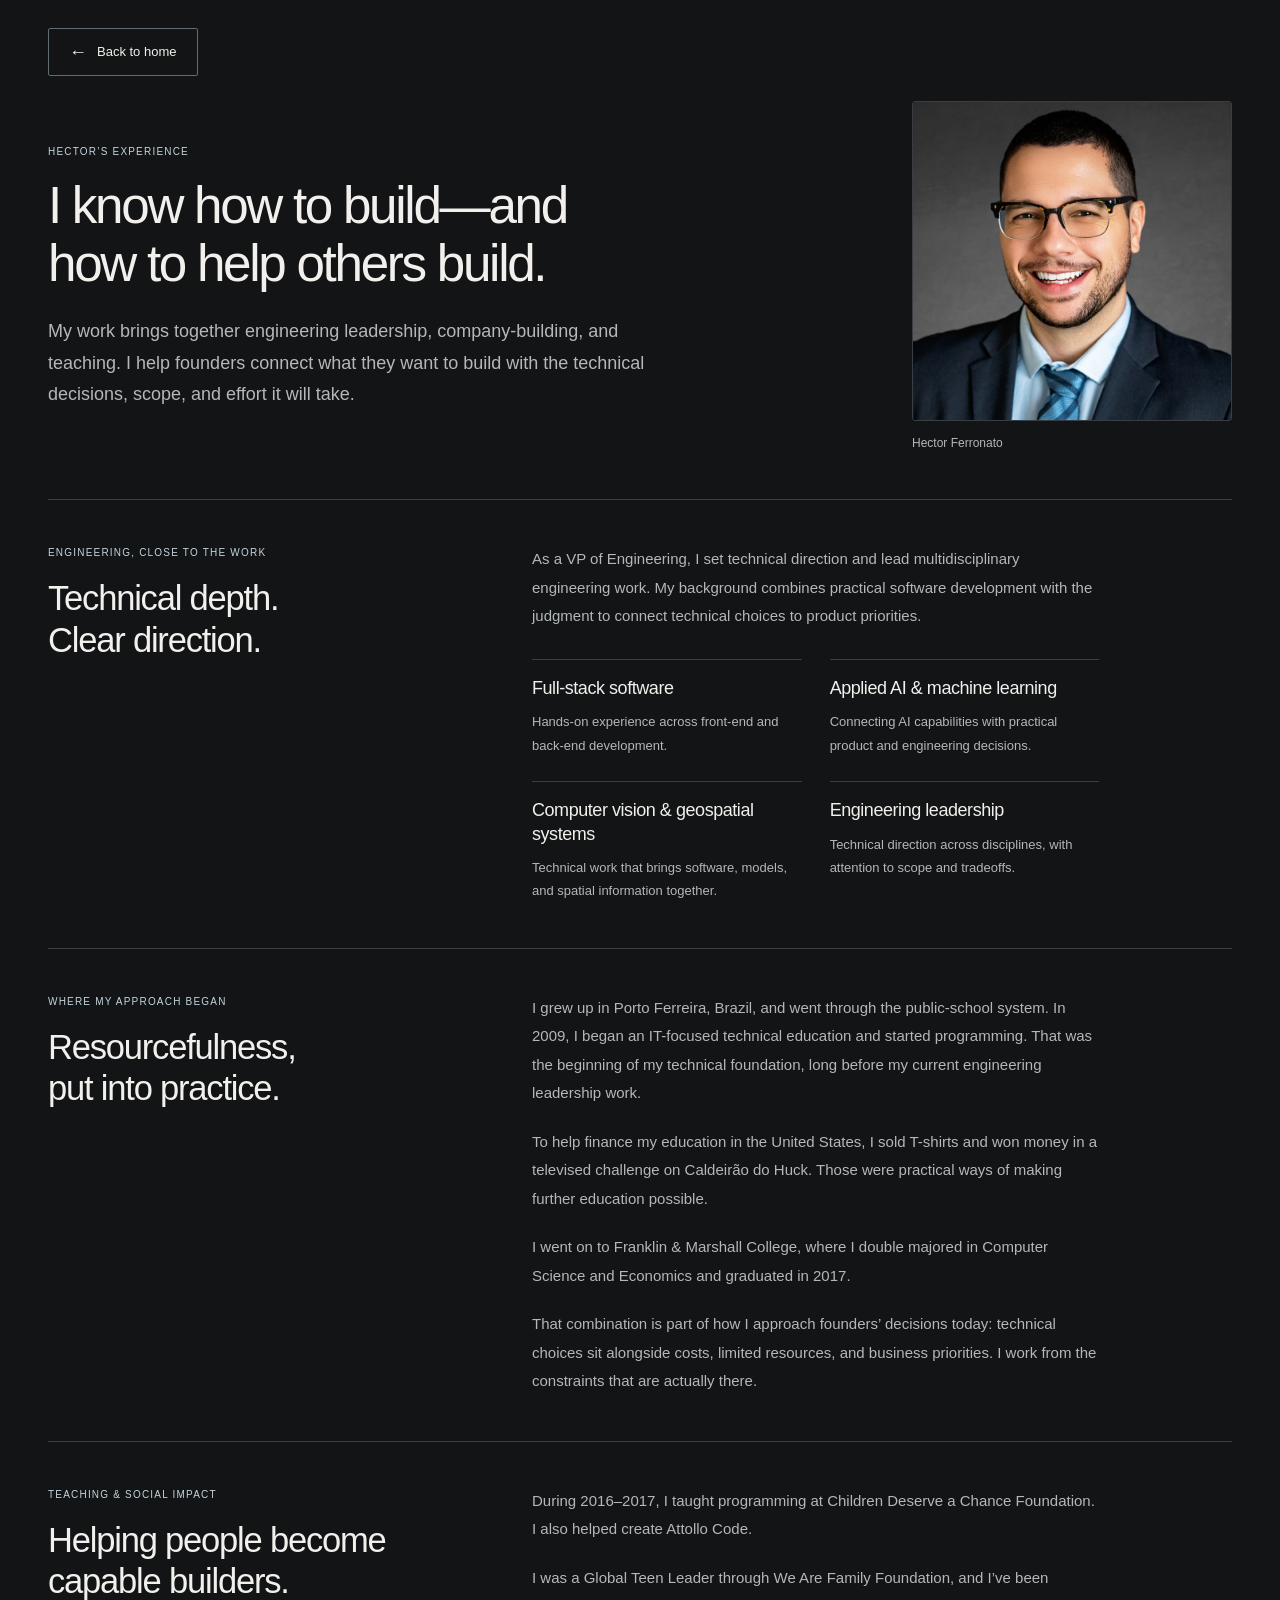
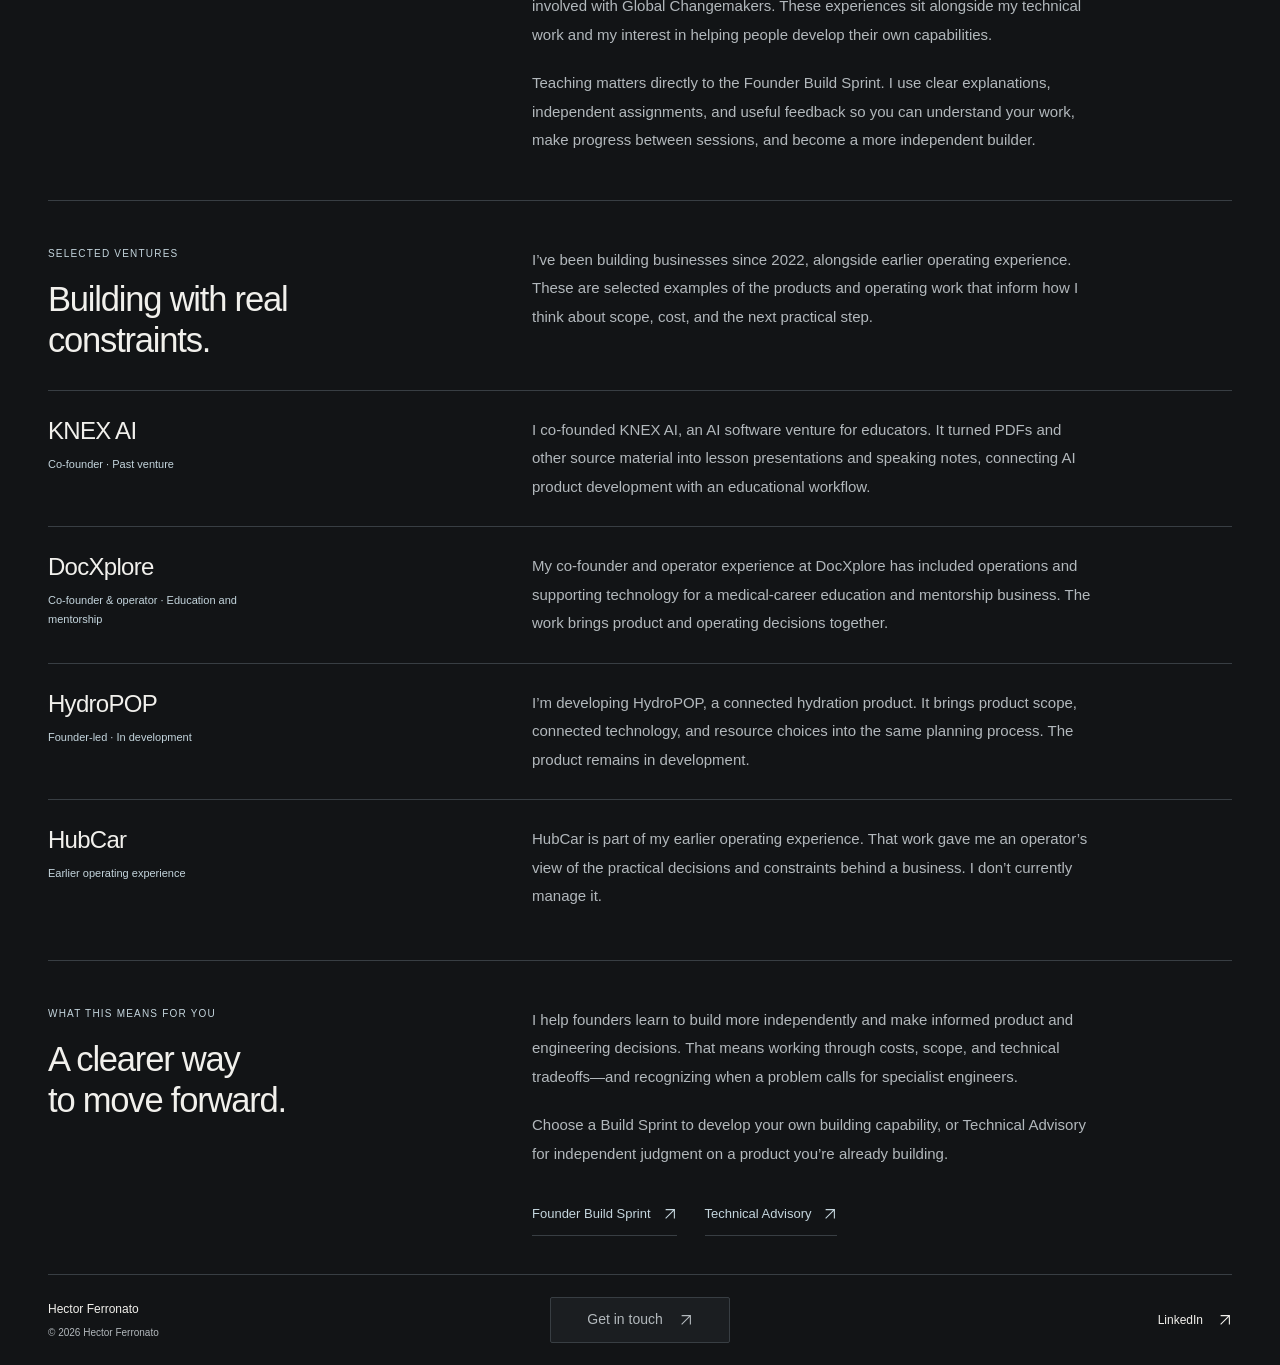
==== experience.html @ bd8f0751 "Compact the shared footer and move mobile portrait before proof points" ====
<!doctype html><html lang="en"><head><meta charset="utf-8"><meta name="viewport" content="width=device-width, initial-scale=1"><title>Hector Ferronato | Engineering, Building &amp; Teaching</title><meta name="description" content="I combine engineering leadership, founder/operator experience, and teaching to help founders build independently and make informed technical decisions."><meta name="theme-color" content="#121416"><link rel="canonical" href="https://hectorferronato.github.io/tech_advisor_landing_page/experience.html"><meta property="og:type" content="website"><meta property="og:title" content="Hector Ferronato | Engineering, Building &amp; Teaching"><meta property="og:description" content="I combine engineering leadership, founder/operator experience, and teaching to help founders build independently and make informed technical decisions."><meta property="og:url" content="https://hectorferronato.github.io/tech_advisor_landing_page/experience.html"><meta property="og:image" content="https://hectorferronato.github.io/tech_advisor_landing_page/assets/hector-profile.jpg"><meta property="og:image:alt" content="Hector Ferronato"><meta name="twitter:card" content="summary"><link rel="icon" href="assets/favicon.svg" type="image/svg+xml"><link rel="stylesheet" href="assets/style.css?v=20261029-compact-footer-1"><script defer src="assets/config.js?v=20261029-contact-actions-1"></script><script defer src="assets/site.js?v=20261029-compact-footer-1"></script><link rel="stylesheet" href="assets/experience.css?v=20261029-spacing-1"><script defer src="assets/forms.js?v=20261029-proof-popup-1"></script></head><body class="experience-page">
<a class="skip" href="#main">Skip to content</a>
<main id="main" tabindex="-1">

<section class="exp-intro wrap" aria-labelledby="experience-title">
  <a class="button secondary breadcrumb" href="index.html"><span aria-hidden="true">←</span>Back to home</a>
  <div class="exp-intro-grid">
    <div class="exp-intro-copy">
      <p class="eyebrow">HECTOR’S EXPERIENCE</p>
      <h1 id="experience-title">I know how to build—and how to help others build.</h1>
      <p class="exp-lead">My work brings together engineering leadership, company-building, and teaching. I help founders connect what they want to build with the technical decisions, scope, and effort it will take.</p>
    </div>
    <figure class="exp-portrait">
      <div data-portrait><img src="assets/hector-profile.jpg?v=20261029-selection-1" alt="Hector Ferronato" width="800" height="800" decoding="async"></div>
      <figcaption>Hector Ferronato</figcaption>
    </figure>
  </div>
</section>

<section class="exp-section exp-engineering wrap" aria-labelledby="engineering-title">
  <div class="exp-section-heading">
    <p class="eyebrow">ENGINEERING, CLOSE TO THE WORK</p>
    <h2 id="engineering-title">Technical depth.<br>Clear direction.</h2>
  </div>
  <div class="exp-reading">
    <p>As a VP of Engineering, I set technical direction and lead multidisciplinary engineering work. My background combines practical software development with the judgment to connect technical choices to product priorities.</p>
    <ul class="exp-domains" aria-label="Engineering domains">
      <li><h3>Full-stack software</h3><p>Hands-on experience across front-end and back-end development.</p></li>
      <li><h3>Applied AI &amp; machine learning</h3><p>Connecting AI capabilities with practical product and engineering decisions.</p></li>
      <li><h3>Computer vision &amp; geospatial systems</h3><p>Technical work that brings software, models, and spatial information together.</p></li>
      <li><h3>Engineering leadership</h3><p>Technical direction across disciplines, with attention to scope and tradeoffs.</p></li>
    </ul>
  </div>
</section>

<section class="exp-section wrap" aria-labelledby="story-title">
  <div class="exp-section-heading">
    <p class="eyebrow">WHERE MY APPROACH BEGAN</p>
    <h2 id="story-title">Resourcefulness,<br>put into practice.</h2>
  </div>
  <div class="exp-reading">
    <p>I grew up in Porto Ferreira, Brazil, and went through the public-school system. In 2009, I began an IT-focused technical education and started programming. That was the beginning of my technical foundation, long before my current engineering leadership work.</p>
    <p>To help finance my education in the United States, I sold T-shirts and won money in a televised challenge on <span lang="pt-BR">Caldeirão do Huck</span>. Those were practical ways of making further education possible.</p>
    <p>I went on to Franklin &amp; Marshall College, where I double majored in Computer Science and Economics and graduated in 2017.</p>
    <p>That combination is part of how I approach founders’ decisions today: technical choices sit alongside costs, limited resources, and business priorities. I work from the constraints that are actually there.</p>
  </div>
</section>

<section class="exp-section wrap" aria-labelledby="teaching-title">
  <div class="exp-section-heading">
    <p class="eyebrow">TEACHING &amp; SOCIAL IMPACT</p>
    <h2 id="teaching-title">Helping people become capable builders.</h2>
  </div>
  <div class="exp-reading">
    <p>During 2016–2017, I taught programming at Children Deserve a Chance Foundation. I also helped create Attollo Code.</p>
    <p>I was a Global Teen Leader through We Are Family Foundation, and I’ve been involved with Global Changemakers. These experiences sit alongside my technical work and my interest in helping people develop their own capabilities.</p>
    <p>Teaching matters directly to the Founder Build Sprint. I use clear explanations, independent assignments, and useful feedback so you can understand your work, make progress between sessions, and become a more independent builder.</p>
  </div>
</section>

<section class="exp-ventures wrap" aria-labelledby="ventures-title">
  <div class="exp-ventures-heading">
    <div><p class="eyebrow">SELECTED VENTURES</p><h2 id="ventures-title">Building with real constraints.</h2></div>
    <p>I’ve been building businesses since 2022, alongside earlier operating experience. These are selected examples of the products and operating work that inform how I think about scope, cost, and the next practical step.</p>
  </div>
  <div class="exp-venture-list">
    <article class="exp-venture" aria-labelledby="knex-title">
      <div><h3 id="knex-title">KNEX AI</h3><p class="exp-venture-role">Co-founder · Past venture</p></div>
      <p>I co-founded KNEX AI, an AI software venture for educators. It turned PDFs and other source material into lesson presentations and speaking notes, connecting AI product development with an educational workflow.</p>
    </article>
    <article class="exp-venture" aria-labelledby="docxplore-title">
      <div><h3 id="docxplore-title">DocXplore</h3><p class="exp-venture-role">Co-founder &amp; operator · Education and mentorship</p></div>
      <p>My co-founder and operator experience at DocXplore has included operations and supporting technology for a medical-career education and mentorship business. The work brings product and operating decisions together.</p>
    </article>
    <article class="exp-venture" aria-labelledby="hydropop-title">
      <div><h3 id="hydropop-title">HydroPOP</h3><p class="exp-venture-role">Founder-led · In development</p></div>
      <p>I’m developing HydroPOP, a connected hydration product. It brings product scope, connected technology, and resource choices into the same planning process. The product remains in development.</p>
    </article>
    <article class="exp-venture" aria-labelledby="hubcar-title">
      <div><h3 id="hubcar-title">HubCar</h3><p class="exp-venture-role">Earlier operating experience</p></div>
      <p>HubCar is part of my earlier operating experience. That work gave me an operator’s view of the practical decisions and constraints behind a business. I don’t currently manage it.</p>
    </article>
  </div>
</section>

<section class="exp-section exp-relevance wrap" aria-labelledby="relevance-title">
  <div class="exp-section-heading">
    <p class="eyebrow">WHAT THIS MEANS FOR YOU</p>
    <h2 id="relevance-title">A clearer way<br>to move forward.</h2>
  </div>
  <div class="exp-reading">
    <p>I help founders learn to build more independently and make informed product and engineering decisions. That means working through costs, scope, and technical tradeoffs—and recognizing when a problem calls for specialist engineers.</p>
    <p>Choose a Build Sprint to develop your own building capability, or Technical Advisory for independent judgment on a product you’re already building.</p>
    <div class="exp-service-links">
      <a class="text-link" href="founder-build-sprint.html">Founder Build Sprint <svg class="arrow-icon" aria-hidden="true" viewBox="0 0 16 16" fill="none"><path d="M3 13 13 3M3 3h10v10" stroke="currentColor" stroke-width="1.25"/></svg></a>
      <a class="text-link" href="technical-advisory.html">Technical Advisory <svg class="arrow-icon" aria-hidden="true" viewBox="0 0 16 16" fill="none"><path d="M3 13 13 3M3 3h10v10" stroke="currentColor" stroke-width="1.25"/></svg></a>
    </div>
  </div>
</section>

</main>
<footer class="footer wrap" id="contact">
  <div class="footer-meta"><div class="footer-identity"><a href="index.html">Hector Ferronato</a><span>© 2026 Hector Ferronato</span></div>
    <a class="button footer-contact" data-contact href="https://tally.so/r/Eqq29l" target="_blank" rel="noopener noreferrer">Get in touch <svg class="arrow-icon" aria-hidden="true" viewBox="0 0 16 16" fill="none"><path d="M3 13 13 3M3 3h10v10" stroke="currentColor" stroke-width="1.25"/></svg></a>
  <nav aria-label="Contact"><a href="https://www.linkedin.com/in/hectorferronato/">LinkedIn <svg class="arrow-icon" aria-hidden="true" viewBox="0 0 16 16" fill="none"><path d="M3 13 13 3M3 3h10v10" stroke="currentColor" stroke-width="1.25"/></svg></a></nav></div>
</footer>
</body>
</html>
---- assets/style.css ----
:root {
  color-scheme: dark;
  --background: #121416;
  --surface: #1b1e21;
  --surface-hover: #24292e;
  --text: #f1f0ec;
  --muted: #b2b8bc;
  --border: #383e43;
  --accent: #c4d5dd;
  --inset: 28px;
  --portrait-size: 320px;
  font-family: Inter, -apple-system, BlinkMacSystemFont, "Segoe UI", Arial, sans-serif;
  font-synthesis: none;
}
* { box-sizing: border-box; }
[hidden] { display: none !important; }
html { scroll-behavior: smooth; scroll-padding-top: 24px; }
body { margin: 0; background: var(--background); color: var(--text); font-size: 15px; line-height: 1.7; -webkit-font-smoothing: antialiased; }
a { color: inherit; text-decoration: none; }
a:hover { color: var(--accent); }
a:focus-visible, summary:focus-visible { outline: 2px solid var(--accent); outline-offset: 5px; }
img { display: block; max-width: 100%; }
svg { flex-shrink: 0; }
p { margin: 0 0 20px; color: var(--muted); }
h1, h2, h3 { margin: 0; font-weight: 500; line-height: 1.16; letter-spacing: -.04em; }
.wrap { width: min(1200px, calc(100% - 96px)); margin-inline: auto; }
.arrow-icon { display: inline-block; width: 14px; height: 14px; vertical-align: -1px; }
.eyebrow { color: var(--accent); font-size: 10px; line-height: 1.6; letter-spacing: .12em; text-transform: uppercase; }
/* An editorial split hero, with a real portrait and its introduction below. */
.hero { padding-block: 48px 24px; }
.hero-layout { display: grid; grid-template-columns: minmax(0, 1fr) var(--portrait-size); align-items: start; column-gap: 64px; }
.hero-message { grid-column: 1; grid-row: 1; }
.hero-evidence { grid-column: 1; grid-row: 2; }
.hero-message .eyebrow { margin-bottom: 17px; }
.hero h1 { font-size: clamp(38px, 3.6vw, 52px); line-height: 1.12; letter-spacing: -.046em; max-width: 670px; }
.hero h1 > span { color: var(--accent); }
.hero-support { font-size: 17px; line-height: 1.7; max-width: 570px; margin: 16px 0 0; }
.hero-proof { display: grid; grid-template-columns: repeat(3, minmax(0, 1fr)); gap: 24px; max-width: 680px; margin: 18px 0 0; padding: 0; list-style: none; }
.hero-proof strong { display: block; color: var(--text); font-size: 32px; font-weight: 500; line-height: 1.15; letter-spacing: -.035em; white-space: nowrap; }
.hero-proof .proof-unit { font-size: .7em; }
.proof-label { display: block; margin-top: 6px; color: var(--muted); font-size: 14px; line-height: 1.45; }
.hero-teaching { max-width: 650px; margin: 16px 0 0; font-size: 15px; line-height: 1.7; }
.hero-actions { grid-column: 1; grid-row: 3; display: flex; flex-wrap: wrap; gap: 12px; margin-top: 16px; }
.button { display: inline-flex; align-items: center; justify-content: space-between; gap: 28px; min-height: 48px; padding: 12px 20px; background: var(--text); border: 1px solid var(--text); border-radius: 2px; color: var(--background); font-size: 13px; font-weight: 500; transition: background .18s, border-color .18s; }
.button:hover { background: var(--accent); border-color: var(--accent); color: var(--background); }
.button.secondary { background: transparent; border-color: #606b72; color: var(--text); }
.button.secondary:hover { background: var(--surface-hover); border-color: var(--accent); }
.hero-profile { grid-column: 2; grid-row: 1 / span 3; width: min(100%, var(--portrait-size)); margin: 0; justify-self: end; align-self: start; }
.hero-portrait { width: 100%; overflow: hidden; border: 1px solid var(--border); border-radius: 3px; aspect-ratio: 1; }
.hero-portrait img { width: 100%; height: 100%; object-fit: cover; }
.hero-profile figcaption { margin-top: 14px; }
.hero-profile figcaption p { margin: 0; font-size: 16px; color: var(--text); line-height: 1.5; }
.hero-profile figcaption > span { display: block; font-size: 12px; color: var(--muted); line-height: 1.65; margin-top: 3px; text-wrap: pretty; }
.hero-profile figcaption .profile-story { margin: 10px 0 0; color: var(--muted); font-size: 12px; line-height: 1.65; }
.background-link { display: inline-flex; align-items: baseline; gap: 6px; min-height: 44px; margin-top: 14px; color: var(--text); font-size: 14px; font-weight: 500; line-height: 1.7; text-decoration: underline; text-underline-offset: 4px; text-decoration-color: var(--accent); }
.background-link:hover { color: var(--accent); text-decoration-color: currentColor; }
/* The services are the visual and commercial center of the page. */
.services { border-top: 1px solid var(--border); padding-block: 30px 46px; }
.section-heading { display: flex; align-items: baseline; justify-content: space-between; gap: 24px; margin-bottom: 24px; }
.section-heading h2 { font-size: clamp(26px, 2.4vw, 31px); }
.section-heading p { font-size: 12px; margin-bottom: 0; }
.service-panels { display: grid; grid-template-columns: repeat(2, minmax(0, 1fr)); gap: 0 24px; }
/* Shared content-driven rows align both offers without fixed text heights. */
.service-panel { display: grid; grid-row: span 6; grid-template-rows: subgrid; overflow: hidden; background: var(--surface); border: 1px solid var(--border); border-radius: 3px; text-align: left; transition: border-color .18s; }
.service-panel:focus-within { border-color: #78858c; }
.panel-heading { padding: 23px var(--inset) 12px; }
.panel-heading .eyebrow { margin-bottom: 11px; font-size: 9px; letter-spacing: .13em; }
.panel-heading h3 { font-size: 28px; line-height: 1.2; letter-spacing: -.04em; }
.service-photo-frame { width: 100%; margin: 0; border-block: 1px solid var(--border); overflow: hidden; }
.service-photo-frame img { width: 100%; height: 260px; object-fit: cover; background: var(--background); }
.service-photo[data-service-image="build"] { object-position: 50% 0%; }
.service-photo[data-service-image="advisory"] { object-position: 48% 19%; }
.service-audience { color: var(--text); font-size: 16px; line-height: 1.5; font-weight: 400; letter-spacing: -.015em; margin: 0; padding: 0 var(--inset) 18px; }
.engagement { margin-inline: var(--inset); padding-block: 16px 20px; border-top: 1px solid var(--border); }
.price { color: var(--text); font-size: 28px; line-height: 1.25; font-weight: 500; letter-spacing: -.035em; margin-bottom: 9px; }
.price > span { color: var(--muted); font-size: 13px; font-weight: 400; letter-spacing: 0; }
.engagement-duration { font-size: 13px; margin: 0; }
.service-scope { margin: 0; padding: 20px var(--inset); list-style: none; color: var(--muted); font-size: 13px; line-height: 1.65; }
.service-scope li { position: relative; padding-left: 13px; }
.service-scope li + li { margin-top: 7px; }
.service-scope li::before { content: "·"; position: absolute; left: 0; color: var(--accent); }
.panel-actions { display: grid; grid-template-columns: repeat(2, minmax(0, 1fr)); gap: 12px; margin-inline: var(--inset); padding-block: 16px 18px; border-top: 1px solid var(--border); }
.panel-actions .button { min-width: 0; justify-content: center; padding-inline: 10px; gap: 8px; }
.panel-details { align-self: stretch; white-space: normal; }
/* Contact shares one compact footer with the identity and social link. */
.footer { border-top: 1px solid var(--border); padding-block: 22px; }
.footer-meta { display: grid; grid-template-columns: minmax(0, 1fr) auto minmax(0, 1fr); align-items: center; gap: 24px; }
.footer-identity { display: flex; flex-direction: column; gap: 4px; font-size: 12px; }
.footer-identity span { font-size: 10px; color: var(--muted); }
.footer nav { display: flex; align-items: center; justify-self: end; gap: 25px; font-size: 12px; }
.footer nav a { display: inline-flex; align-items: center; gap: 15px; min-height: 44px; }
.footer-contact { justify-content: center; min-width: 180px; min-height: 44px; padding: 10px 18px; font-size: 14px; gap: 16px; background: var(--surface); border-color: var(--border); color: var(--muted); }
.footer-contact:hover { background: var(--surface-hover); border-color: #606b72; color: var(--text); }
.skip { position: absolute; top: -100px; left: 20px; padding: 10px 18px; background: var(--text); color: var(--background); z-index: 10; }
.skip:focus { top: 10px; }
/* Existing detail routes retain their full scope and readable explanations. */
.service-intro { padding-top: 28px; padding-bottom: 38px; }
.breadcrumb { min-height: 44px; gap: 10px; margin-bottom: 24px; }
.breadcrumb > span { font-size: 18px; line-height: 1; }
.service-intro .eyebrow { margin-bottom: 16px; }
.service-intro h1 { font-size: clamp(35px, 4.3vw, 54px); max-width: 900px; margin-bottom: 21px; }
.lead { font-size: 18px; line-height: 1.65; max-width: 700px; }
.service-offer { display: flex; justify-content: space-between; align-items: center; gap: 30px; margin-top: 30px; border-top: 1px solid var(--border); padding-top: 24px; }
.service-offer p { font-size: 13px; margin-bottom: 3px; }
.service-offer .offer-price { font-size: 27px; color: var(--text); font-weight: 500; letter-spacing: -.03em; margin-bottom: 8px; }
.contact-note { font-size: 11px; margin-top: 18px; margin-bottom: 0; }
.detail-section { padding-block: 44px; border-top: 1px solid var(--border); }
.detail-section .eyebrow { margin-bottom: 16px; }
.detail-section h2 { font-size: clamp(27px, 2.8vw, 37px); margin-bottom: 23px; }
.detail-section h3 { font-size: 22px; margin-bottom: 17px; }
.detail-grid { display: grid; grid-template-columns: minmax(0, 1fr) minmax(0, 1fr); gap: 64px; align-items: center; }
.detail-grid p { font-size: 14px; line-height: 1.85; }
.detail-grid p:last-child { margin-bottom: 0; }
.detail-grid--text-only { grid-template-columns: minmax(0, 740px); }
.detail-media { width: min(100%, 440px); justify-self: end; }
.detail-media img { width: 100%; height: auto; object-fit: cover; border: 1px solid var(--border); border-radius: 3px; }
.three-columns { display: grid; grid-template-columns: repeat(3, minmax(0, 1fr)); gap: 35px; margin-top: 30px; }
.three-columns article { padding-top: 20px; border-top: 1px solid var(--border); }
.step { color: var(--accent); font-size: 10px; letter-spacing: .08em; }
.three-columns h3 { margin-top: 15px; }
.three-columns p { font-size: 14px; line-height: 1.8; }
.fine { font-size: 11px; margin-top: 18px; }
.scope-band { background: var(--surface); border-block: 1px solid var(--border); }
.scope-band .detail-section { border-top: 0; align-items: start; }
.text-link { display: inline-flex; align-items: center; gap: 12px; min-height: 44px; color: var(--accent); border-bottom: 1px solid var(--border); font-size: 12px; margin-top: 8px; }
.detail-page .footer { margin-top: 38px; }
/* Hosted forms load only after an explicit click; original links remain usable. */
.form-open { overflow: hidden; }
.form-dialog { width: min(720px, calc(100% - 48px)); max-width: none; height: min(760px, calc(100vh - 48px)); height: min(760px, calc(100dvh - 48px)); max-height: calc(100dvh - 48px); margin: auto; padding: 0; border: 1px solid var(--border); border-radius: 4px; background: var(--surface); color: var(--text); }
.form-dialog[open] { display: flex; flex-direction: column; }
.form-dialog::backdrop { background: rgb(0 0 0 / .72); }
.form-dialog-header { display: flex; align-items: center; justify-content: space-between; gap: 18px; padding: 12px 20px; }
.form-dialog-header h2 { min-width: 0; font-size: 20px; line-height: 1.3; letter-spacing: -.025em; }
.form-dialog-close { display: inline-flex; align-items: center; gap: 10px; flex-shrink: 0; min-height: 44px; padding: 8px 12px; border: 1px solid var(--border); border-radius: 2px; background: transparent; color: var(--text); font: inherit; font-size: 13px; cursor: pointer; }
.form-dialog-close:hover { background: var(--surface-hover); }
.form-dialog-close:focus-visible { outline: 2px solid var(--accent); outline-offset: 3px; }
.form-dialog-body { position: relative; flex: 1; min-height: 0; background: #fff; }
.form-dialog-frame { display: block; width: 100%; height: 100%; border: 0; background: #fff; }
.form-dialog-loading { position: absolute; inset: 0; display: grid; place-items: center; margin: 0; padding: 24px; color: #363b40; background: #fff; font-size: 14px; pointer-events: none; }
.form-dialog-footer { margin: 0; padding: 6px 20px; border-top: 1px solid var(--border); }
.form-dialog-footer a { display: inline-flex; align-items: center; min-height: 44px; font-size: 13px; text-decoration: underline; text-underline-offset: 4px; }
@media (max-width: 1050px) {
  :root { --portrait-size: 280px; }
  .wrap { width: calc(100% - 64px); }
  .hero h1 { font-size: 46px; }
  .hero-layout { column-gap: 40px; }
  .hero-actions .button { padding-inline: 15px; gap: 18px; }
  .service-photo-frame img { height: 220px; }
  .detail-grid { gap: 38px; }
}
@media (max-width: 800px) {
  .panel-heading h3 { font-size: 25px; }
  .section-heading { align-items: flex-start; }
  .section-heading p { max-width: 170px; }
}
@media (max-width: 700px) {
  :root { --inset: 22px; --portrait-size: 144px; }
  .wrap { width: calc(100% - 40px); }
  .hero { padding-block: 44px 30px; }
  .hero-layout { grid-template-columns: 1fr; gap: 0; }
  .hero-message, .hero-evidence, .hero-actions { grid-column: auto; grid-row: auto; }
  .hero-message, .hero-evidence { text-align: center; }
  .hero-message .eyebrow { font-size: 9px; letter-spacing: .08em; margin-bottom: 16px; }
  .hero h1 { font-size: clamp(32px, 7.8vw, 40px); line-height: 1.15; letter-spacing: -.04em; text-wrap: balance; }
  .hero-support { font-size: 16px; line-height: 1.65; margin: 16px auto 0; max-width: 38ch; }
  .hero-proof { gap: 12px; margin-top: 18px; }
  .hero-proof strong { font-size: 28px; }
  .hero-profile { grid-column: auto; grid-row: auto; width: 100%; max-width: 300px; justify-self: center; margin-top: 20px; text-align: center; }
  .hero-portrait { width: var(--portrait-size); margin-inline: auto; }
  .hero-profile figcaption { max-width: 270px; margin: 12px auto 0; }
  .hero-profile figcaption p { font-size: 16px; }
  .hero-profile figcaption > span { text-wrap: balance; }
  .hero-actions { display: grid; grid-template-columns: 1fr; width: 100%; gap: 10px; margin-top: 20px; }
  .hero-actions .button { min-width: 0; min-height: 50px; font-size: 12px; padding: 12px; gap: 10px; justify-content: center; }
  .hero-actions .arrow-icon { width: 12px; height: 12px; }
  .services { padding-top: 26px; padding-bottom: 28px; }
  .section-heading { display: block; margin-bottom: 22px; }
  .section-heading h2 { font-size: 25px; }
  .section-heading p { max-width: none; margin-top: 8px; font-size: 12px; }
  .service-panels { grid-template-columns: 1fr; gap: 22px; }
  .service-panel { grid-row: auto; grid-template-rows: auto; }
  .panel-actions { gap: 8px; }
  .panel-heading { padding-top: 21px; padding-bottom: 12px; }
  .panel-heading h3 { font-size: 26px; }
  .panel-heading .eyebrow { margin-bottom: 9px; }
  .service-photo-frame img { height: auto; aspect-ratio: 16 / 10; }
  .service-audience { font-size: 16px; }
  .engagement { padding-block: 16px 18px; }
  .price { font-size: 27px; }
  .footer { padding-block: 18px; }
  .footer-meta { grid-template-columns: minmax(0, 1fr) auto; gap: 0 16px; }
  .footer-identity { grid-column: 1; grid-row: 1; }
  .footer-contact { grid-column: 2; grid-row: 1 / span 2; min-width: 0; padding-inline: 14px; font-size: 13px; gap: 12px; }
  .footer nav { grid-column: 1; grid-row: 2; justify-self: start; gap: 15px; font-size: 11px; flex-wrap: wrap; }
  .footer nav a { gap: 8px; }
  .footer .arrow-icon { width: 12px; height: 12px; }
  .service-intro { padding-top: 22px; padding-bottom: 32px; }
  .breadcrumb { margin-bottom: 20px; }
  .service-intro h1 { font-size: 36px; }
  .lead { font-size: 17px; }
  .service-offer { flex-direction: column; align-items: flex-start; gap: 22px; margin-top: 25px; }
  .service-offer .offer-price { font-size: 25px; }
  .service-offer p { font-size: 12px; }
  .detail-section { padding-block: 34px; }
  .detail-section h2 { font-size: 29px; }
  .detail-grid { grid-template-columns: 1fr; gap: 25px; }
  .detail-media { justify-self: start; }
  .three-columns { grid-template-columns: 1fr; gap: 22px; }
  .three-columns p { margin-bottom: 0; }
  .detail-page .footer { margin-top: 30px; }
  .form-dialog { width: 100%; height: 100vh; height: 100dvh; max-height: 100dvh; margin: 0; border: 0; border-radius: 0; }
  .form-dialog-header { gap: 12px; padding-inline: 16px; }
  .form-dialog-header h2 { font-size: 18px; }
  .form-dialog-footer { padding-inline: 16px; }
}
@media (max-width: 360px) {
  .hero-proof { grid-template-columns: 1fr; gap: 12px; }
  .hero-proof li { display: grid; grid-template-columns: minmax(0, 140px) minmax(0, 1fr); align-items: center; gap: 12px; text-align: left; }
  .proof-label { margin-top: 0; }
  .hero-actions .button { padding-inline: 16px; }
}
@media (prefers-reduced-motion: reduce) {
  html { scroll-behavior: auto; }
  *, *::before, *::after { transition: none !important; }
}
---- assets/experience.css ----
/* Experience is an editorial page; all rules stay within its own content. */
.exp-intro { padding-block: 28px 46px; }
.exp-intro .breadcrumb { margin-bottom: 25px; }
.exp-intro-grid { display: grid; grid-template-columns: minmax(0, 1fr) var(--portrait-size); align-items: center; gap: 72px; }
.exp-intro-copy { max-width: 760px; }
.exp-intro .eyebrow { margin-bottom: 17px; }
.exp-intro h1 { max-width: 19ch; font-size: clamp(36px, 4vw, 54px); line-height: 1.13; letter-spacing: -.045em; }
.exp-lead { max-width: 64ch; margin: 24px 0 0; font-size: 18px; line-height: 1.75; }
.exp-portrait { width: min(100%, var(--portrait-size)); margin: 0; }
.exp-portrait > div { overflow: hidden; border: 1px solid var(--border); border-radius: 3px; }
.exp-portrait img { display: block; width: 100%; height: auto; aspect-ratio: 1; object-fit: cover; }
.exp-portrait figcaption { margin-top: 12px; color: var(--muted); font-size: 12px; }
.exp-section { display: grid; grid-template-columns: minmax(0, .8fr) minmax(0, 1.4fr); gap: 84px; border-top: 1px solid var(--border); padding-block: 45px; }
.exp-section-heading .eyebrow { margin-bottom: 17px; }
.exp-section h2, .exp-ventures h2 { max-width: 22ch; font-size: clamp(28px, 2.7vw, 37px); line-height: 1.2; letter-spacing: -.035em; }
.exp-reading { max-width: 68ch; }
.exp-reading > p { font-size: 15px; line-height: 1.9; margin-bottom: 20px; }
.exp-reading > p:last-child { margin-bottom: 0; }
.exp-domains { display: grid; grid-template-columns: repeat(2, minmax(0, 1fr)); list-style: none; gap: 24px 28px; margin: 28px 0 0; padding: 0; }
.exp-domains li { padding-top: 17px; border-top: 1px solid var(--border); }
.exp-domains h3 { margin-bottom: 10px; font-size: 18px; line-height: 1.3; letter-spacing: -.025em; }
.exp-domains p { margin: 0; font-size: 13px; line-height: 1.8; }
.exp-ventures { border-top: 1px solid var(--border); padding-block: 45px 24px; }
.exp-ventures-heading { display: grid; grid-template-columns: minmax(0, .8fr) minmax(0, 1.4fr); align-items: start; gap: 84px; margin-bottom: 28px; }
.exp-ventures-heading .eyebrow { margin-bottom: 17px; }
.exp-ventures-heading > p { max-width: 68ch; margin: 0; font-size: 15px; line-height: 1.9; }
.exp-venture { display: grid; grid-template-columns: minmax(0, .8fr) minmax(0, 1.4fr); gap: 84px; border-top: 1px solid var(--border); padding-block: 25px; }
.exp-venture h3 { margin-bottom: 9px; font-size: 24px; line-height: 1.25; letter-spacing: -.03em; }
.exp-venture-role { max-width: 33ch; color: var(--accent); font-size: 11px; line-height: 1.7; margin-bottom: 0; }
.exp-venture > p { max-width: 68ch; margin: 0; font-size: 15px; line-height: 1.9; }
.exp-relevance { padding-bottom: 38px; }
.exp-service-links { display: flex; flex-wrap: wrap; gap: 16px 28px; margin-top: 24px; }
.exp-service-links .text-link { margin-top: 0; font-size: 13px; }
@media (max-width: 1050px) {
  .exp-intro-grid { gap: 40px; }
  .exp-section, .exp-ventures-heading, .exp-venture { grid-template-columns: minmax(0, .8fr) minmax(0, 1.4fr); gap: 40px; }
  .exp-domains { grid-template-columns: 1fr; gap: 20px; }
}
@media (max-width: 700px) {
  .exp-intro { padding-block: 22px 34px; }
  .exp-intro .breadcrumb { margin-bottom: 22px; }
  .exp-intro-grid { grid-template-columns: minmax(0, 1fr); gap: 25px; }
  .exp-intro h1 { max-width: 20ch; font-size: clamp(33px, 8.5vw, 41px); line-height: 1.18; }
  .exp-lead { font-size: 16px; line-height: 1.8; margin-top: 21px; }
  .exp-portrait figcaption { margin-top: 9px; }
  .exp-section { grid-template-columns: minmax(0, 1fr); gap: 23px; padding-block: 33px; }
  .exp-section-heading .eyebrow, .exp-ventures-heading .eyebrow { margin-bottom: 14px; }
  .exp-section h2, .exp-ventures h2 { max-width: 24ch; font-size: 29px; line-height: 1.25; }
  .exp-reading > p, .exp-ventures-heading > p, .exp-venture > p { font-size: 15px; line-height: 1.85; }
  .exp-domains { margin-top: 25px; }
  .exp-domains h3 { font-size: 18px; }
  .exp-domains p { font-size: 14px; line-height: 1.8; }
  .exp-ventures { padding-block: 33px 12px; }
  .exp-ventures-heading { grid-template-columns: minmax(0, 1fr); gap: 23px; margin-bottom: 25px; }
  .exp-venture { grid-template-columns: minmax(0, 1fr); gap: 16px; padding-block: 25px; }
  .exp-venture h3 { font-size: 24px; }
  .exp-venture-role { max-width: none; }
  .exp-service-links { gap: 15px 24px; }
}
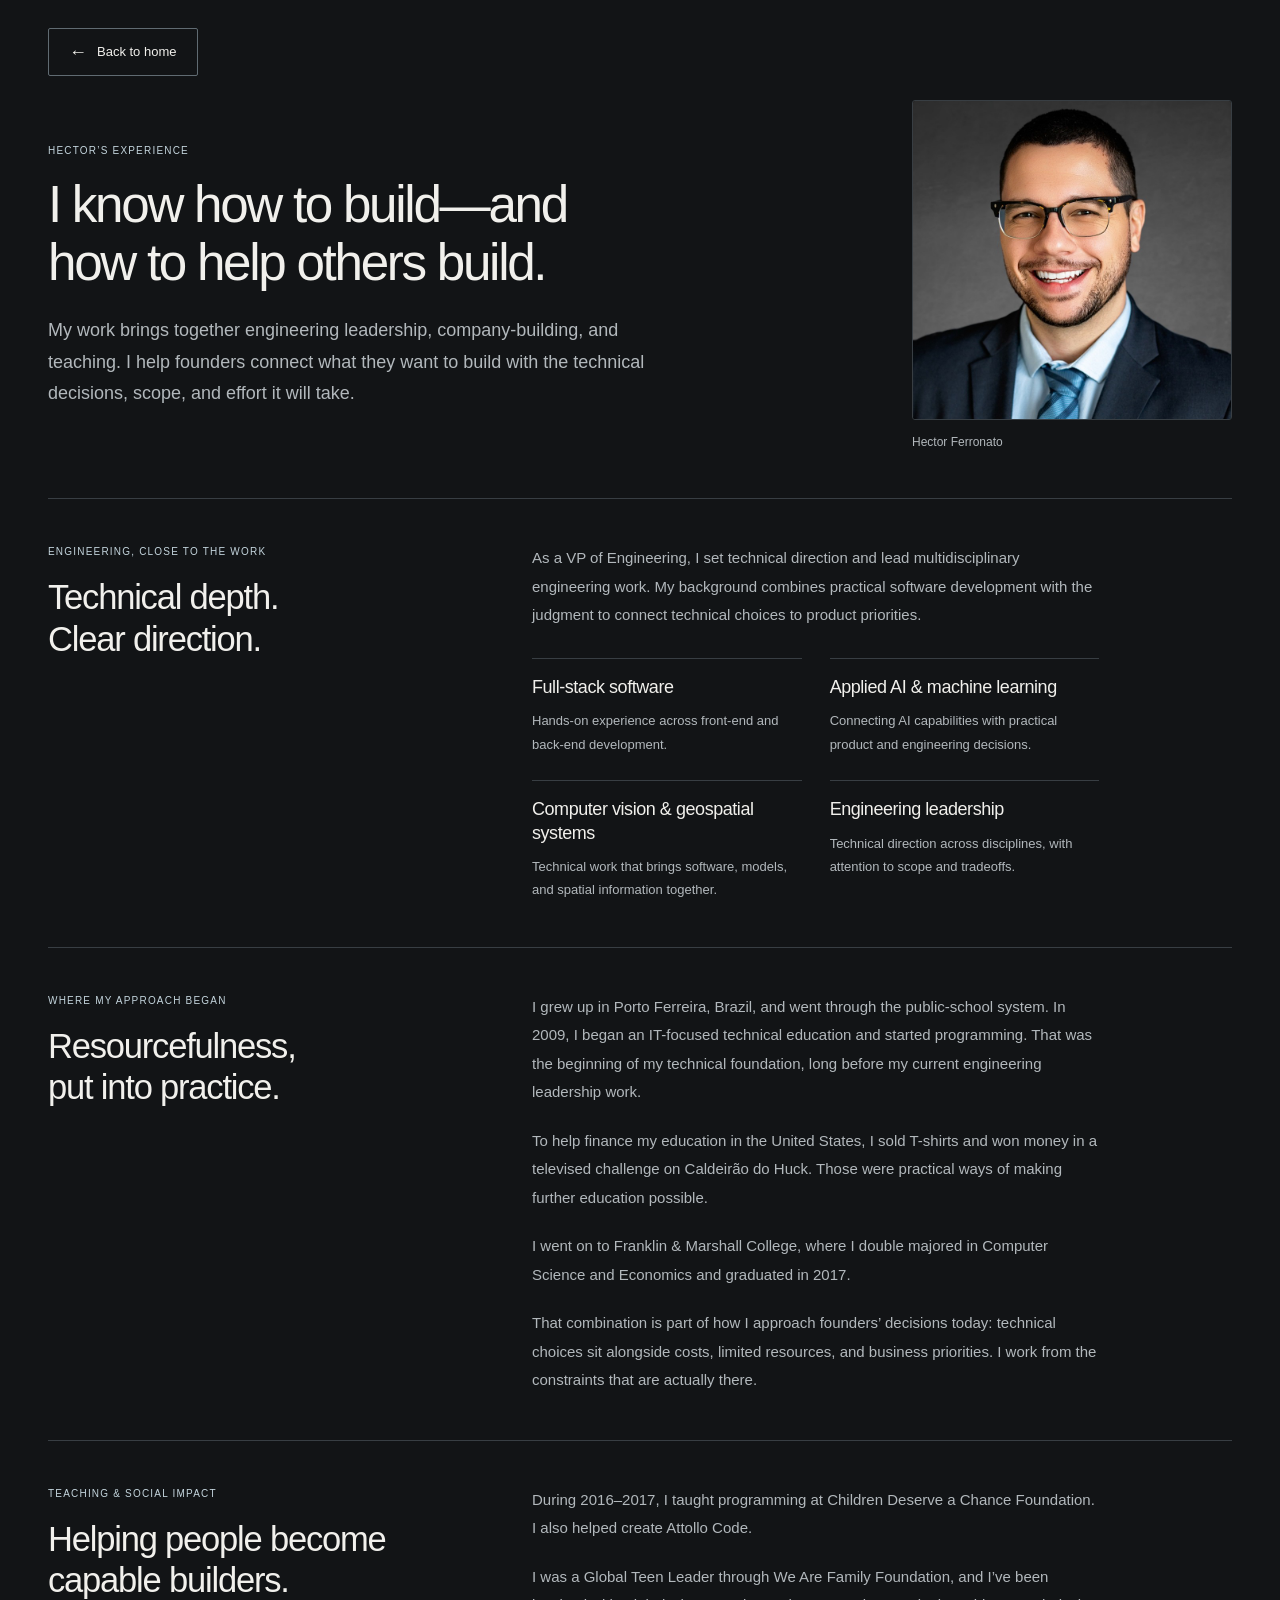
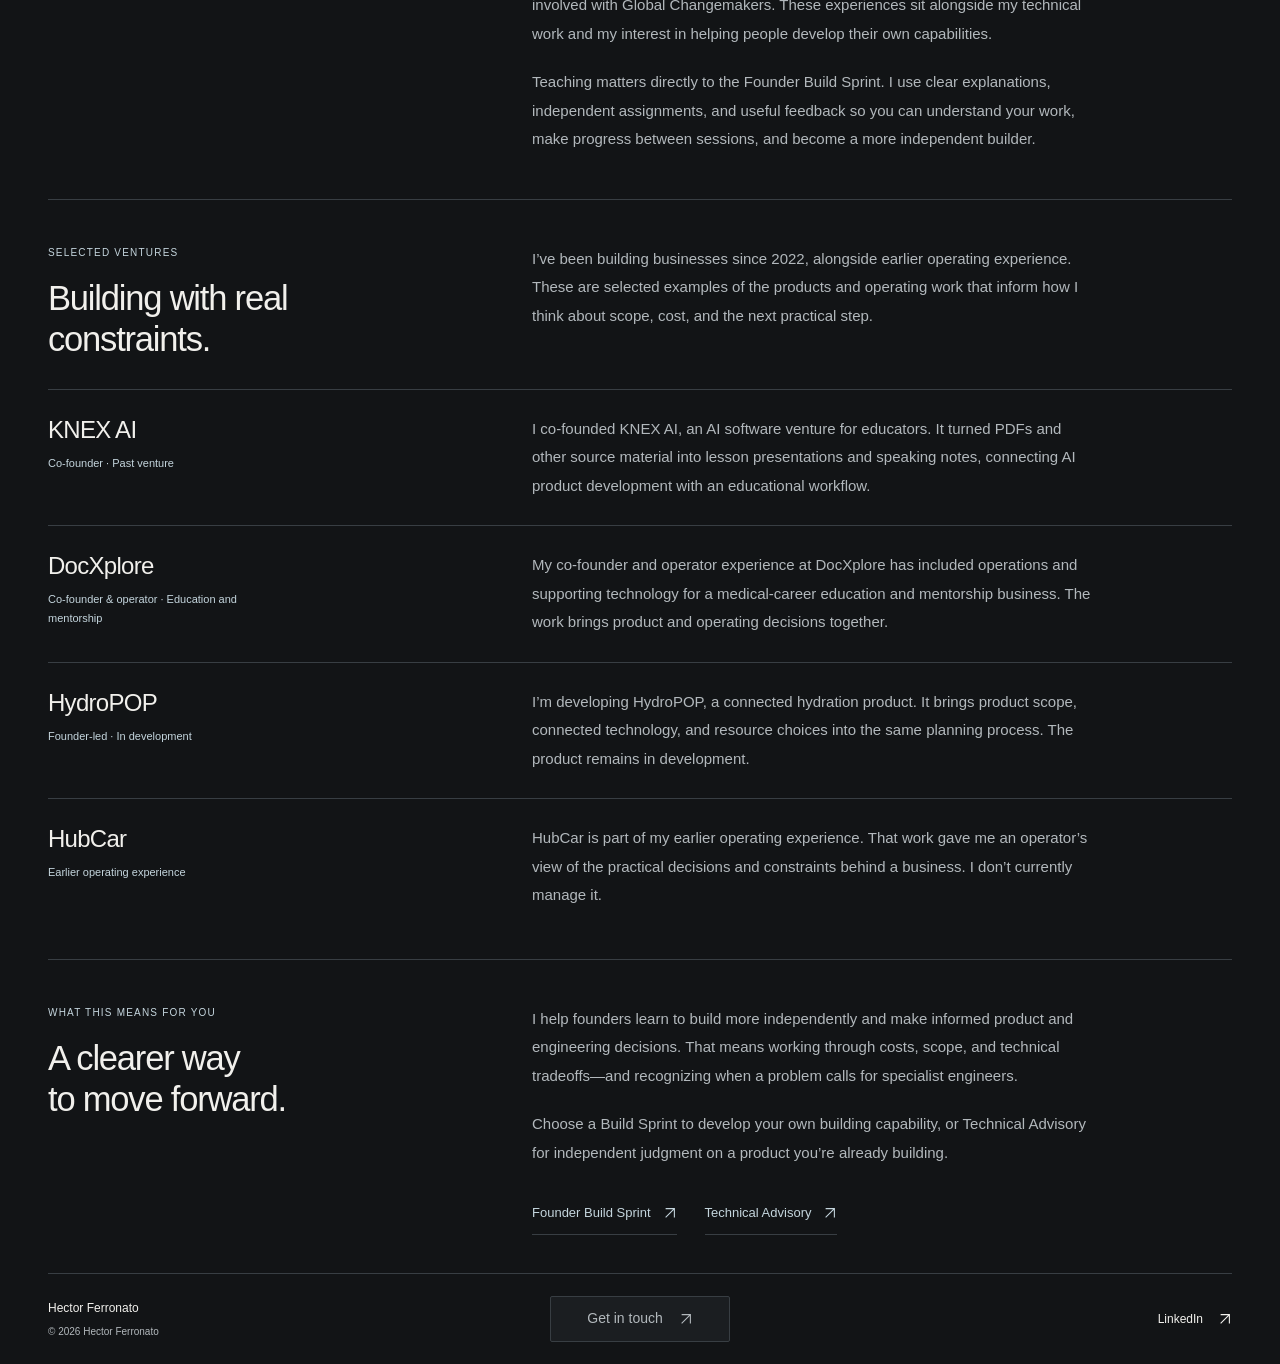
==== commit 3688e33c: "Match experience back-button spacing to service pages" ====
--- a/experience.html
+++ b/experience.html
@@ -1,4 +1,4 @@
-<!doctype html><html lang="en"><head><meta charset="utf-8"><meta name="viewport" content="width=device-width, initial-scale=1"><title>Hector Ferronato | Engineering, Building &amp; Teaching</title><meta name="description" content="I combine engineering leadership, founder/operator experience, and teaching to help founders build independently and make informed technical decisions."><meta name="theme-color" content="#121416"><link rel="canonical" href="https://hectorferronato.github.io/tech_advisor_landing_page/experience.html"><meta property="og:type" content="website"><meta property="og:title" content="Hector Ferronato | Engineering, Building &amp; Teaching"><meta property="og:description" content="I combine engineering leadership, founder/operator experience, and teaching to help founders build independently and make informed technical decisions."><meta property="og:url" content="https://hectorferronato.github.io/tech_advisor_landing_page/experience.html"><meta property="og:image" content="https://hectorferronato.github.io/tech_advisor_landing_page/assets/hector-profile.jpg"><meta property="og:image:alt" content="Hector Ferronato"><meta name="twitter:card" content="summary"><link rel="icon" href="assets/favicon.svg" type="image/svg+xml"><link rel="stylesheet" href="assets/style.css?v=20261029-compact-footer-1"><script defer src="assets/config.js?v=20261029-contact-actions-1"></script><script defer src="assets/site.js?v=20261029-compact-footer-1"></script><link rel="stylesheet" href="assets/experience.css?v=20261029-spacing-1"><script defer src="assets/forms.js?v=20261029-proof-popup-1"></script></head><body class="experience-page">
+<!doctype html><html lang="en"><head><meta charset="utf-8"><meta name="viewport" content="width=device-width, initial-scale=1"><title>Hector Ferronato | Engineering, Building &amp; Teaching</title><meta name="description" content="I combine engineering leadership, founder/operator experience, and teaching to help founders build independently and make informed technical decisions."><meta name="theme-color" content="#121416"><link rel="canonical" href="https://hectorferronato.github.io/tech_advisor_landing_page/experience.html"><meta property="og:type" content="website"><meta property="og:title" content="Hector Ferronato | Engineering, Building &amp; Teaching"><meta property="og:description" content="I combine engineering leadership, founder/operator experience, and teaching to help founders build independently and make informed technical decisions."><meta property="og:url" content="https://hectorferronato.github.io/tech_advisor_landing_page/experience.html"><meta property="og:image" content="https://hectorferronato.github.io/tech_advisor_landing_page/assets/hector-profile.jpg"><meta property="og:image:alt" content="Hector Ferronato"><meta name="twitter:card" content="summary"><link rel="icon" href="assets/favicon.svg" type="image/svg+xml"><link rel="stylesheet" href="assets/style.css?v=20261029-compact-footer-1"><script defer src="assets/config.js?v=20261029-contact-actions-1"></script><script defer src="assets/site.js?v=20261029-compact-footer-1"></script><link rel="stylesheet" href="assets/experience.css?v=20261029-matching-back-1"><script defer src="assets/forms.js?v=20261029-proof-popup-1"></script></head><body class="experience-page">
 <a class="skip" href="#main">Skip to content</a>
 <main id="main" tabindex="-1">
 
--- a/assets/experience.css
+++ b/assets/experience.css
@@ -1,6 +1,5 @@
 /* Experience is an editorial page; all rules stay within its own content. */
 .exp-intro { padding-block: 28px 46px; }
-.exp-intro .breadcrumb { margin-bottom: 25px; }
 .exp-intro-grid { display: grid; grid-template-columns: minmax(0, 1fr) var(--portrait-size); align-items: center; gap: 72px; }
 .exp-intro-copy { max-width: 760px; }
 .exp-intro .eyebrow { margin-bottom: 17px; }
@@ -38,7 +37,6 @@
 }
 @media (max-width: 700px) {
   .exp-intro { padding-block: 22px 34px; }
-  .exp-intro .breadcrumb { margin-bottom: 22px; }
   .exp-intro-grid { grid-template-columns: minmax(0, 1fr); gap: 25px; }
   .exp-intro h1 { max-width: 20ch; font-size: clamp(33px, 8.5vw, 41px); line-height: 1.18; }
   .exp-lead { font-size: 16px; line-height: 1.8; margin-top: 21px; }
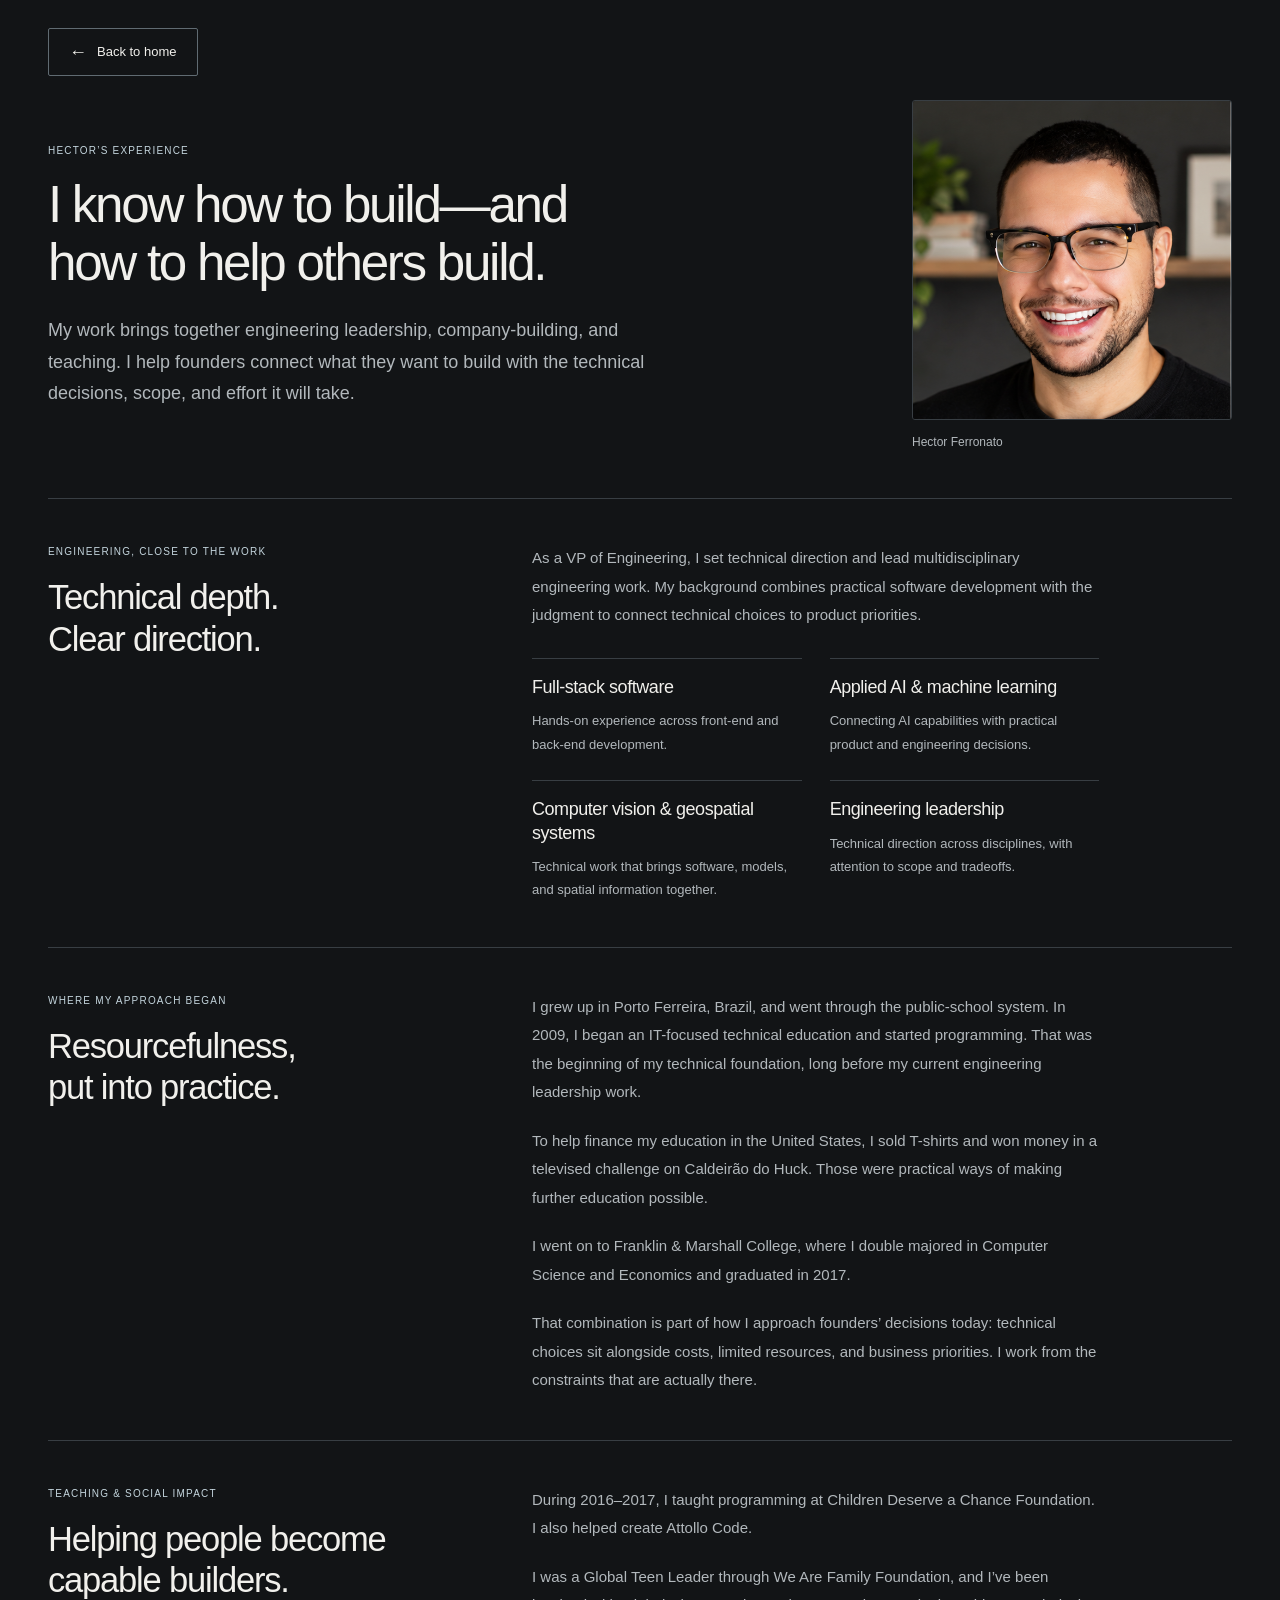
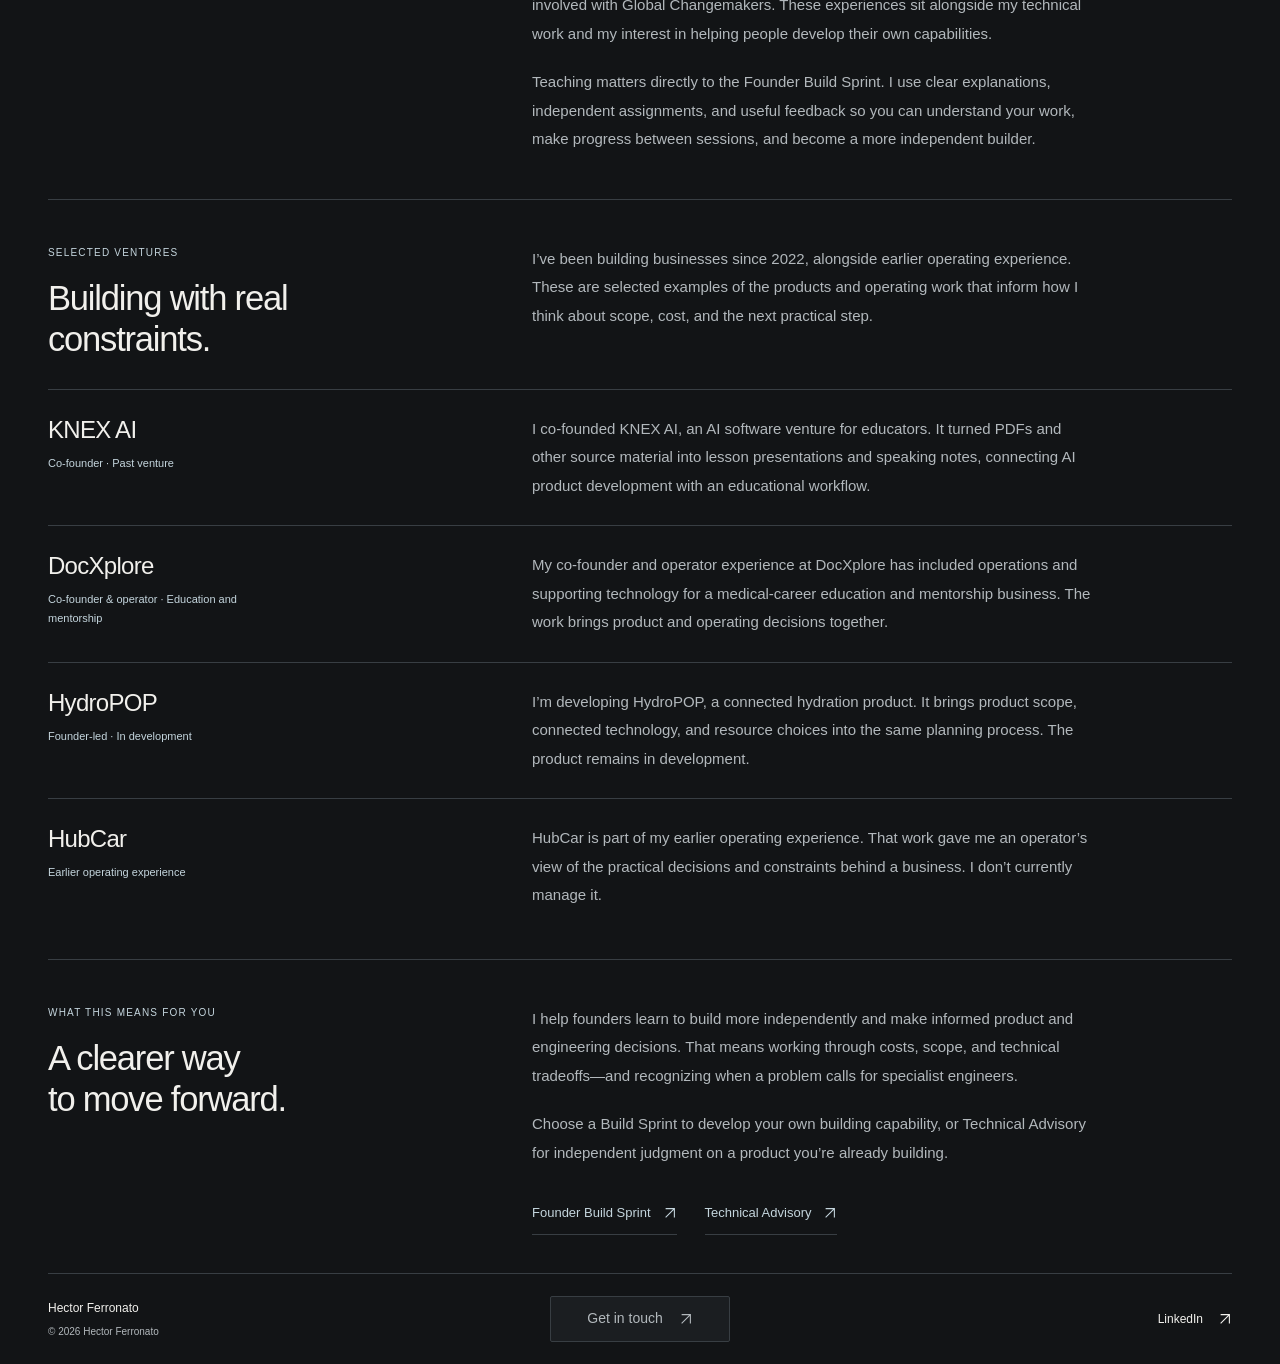
==== commit 7ffdc466: "Update profile photo across homepage and experience" ====
--- a/experience.html
+++ b/experience.html
@@ -1,4 +1,4 @@
-<!doctype html><html lang="en"><head><meta charset="utf-8"><meta name="viewport" content="width=device-width, initial-scale=1"><title>Hector Ferronato | Engineering, Building &amp; Teaching</title><meta name="description" content="I combine engineering leadership, founder/operator experience, and teaching to help founders build independently and make informed technical decisions."><meta name="theme-color" content="#121416"><link rel="canonical" href="https://hectorferronato.github.io/tech_advisor_landing_page/experience.html"><meta property="og:type" content="website"><meta property="og:title" content="Hector Ferronato | Engineering, Building &amp; Teaching"><meta property="og:description" content="I combine engineering leadership, founder/operator experience, and teaching to help founders build independently and make informed technical decisions."><meta property="og:url" content="https://hectorferronato.github.io/tech_advisor_landing_page/experience.html"><meta property="og:image" content="https://hectorferronato.github.io/tech_advisor_landing_page/assets/hector-profile.jpg"><meta property="og:image:alt" content="Hector Ferronato"><meta name="twitter:card" content="summary"><link rel="icon" href="assets/favicon.svg" type="image/svg+xml"><link rel="stylesheet" href="assets/style.css?v=20261029-compact-footer-1"><script defer src="assets/config.js?v=20261029-contact-actions-1"></script><script defer src="assets/site.js?v=20261029-compact-footer-1"></script><link rel="stylesheet" href="assets/experience.css?v=20261029-matching-back-1"><script defer src="assets/forms.js?v=20261029-proof-popup-1"></script></head><body class="experience-page">
+<!doctype html><html lang="en"><head><meta charset="utf-8"><meta name="viewport" content="width=device-width, initial-scale=1"><title>Hector Ferronato | Engineering, Building &amp; Teaching</title><meta name="description" content="I combine engineering leadership, founder/operator experience, and teaching to help founders build independently and make informed technical decisions."><meta name="theme-color" content="#121416"><link rel="canonical" href="https://hectorferronato.github.io/tech_advisor_landing_page/experience.html"><meta property="og:type" content="website"><meta property="og:title" content="Hector Ferronato | Engineering, Building &amp; Teaching"><meta property="og:description" content="I combine engineering leadership, founder/operator experience, and teaching to help founders build independently and make informed technical decisions."><meta property="og:url" content="https://hectorferronato.github.io/tech_advisor_landing_page/experience.html"><meta property="og:image" content="https://hectorferronato.github.io/tech_advisor_landing_page/assets/hector-profile.png?v=20261030-new-portrait-1"><meta property="og:image:alt" content="Hector Ferronato"><meta name="twitter:card" content="summary"><link rel="icon" href="assets/favicon.svg" type="image/svg+xml"><link rel="stylesheet" href="assets/style.css?v=20261030-new-portrait-1"><script defer src="assets/config.js?v=20261030-new-portrait-1"></script><script defer src="assets/site.js?v=20261029-compact-footer-1"></script><link rel="stylesheet" href="assets/experience.css?v=20261030-new-portrait-1"><script defer src="assets/forms.js?v=20261029-proof-popup-1"></script></head><body class="experience-page">
 <a class="skip" href="#main">Skip to content</a>
 <main id="main" tabindex="-1">
 
@@ -11,7 +11,7 @@
       <p class="exp-lead">My work brings together engineering leadership, company-building, and teaching. I help founders connect what they want to build with the technical decisions, scope, and effort it will take.</p>
     </div>
     <figure class="exp-portrait">
-      <div data-portrait><img src="assets/hector-profile.jpg?v=20261029-selection-1" alt="Hector Ferronato" width="800" height="800" decoding="async"></div>
+      <div data-portrait><img src="assets/hector-profile.png?v=20261030-new-portrait-1" alt="Hector Ferronato" width="584" height="887" decoding="async"></div>
       <figcaption>Hector Ferronato</figcaption>
     </figure>
   </div>
--- a/assets/style.css
+++ b/assets/style.css
@@ -47,10 +47,10 @@
 .button.secondary:hover { background: var(--surface-hover); border-color: var(--accent); }
 .hero-profile { grid-column: 2; grid-row: 1 / span 3; width: min(100%, var(--portrait-size)); margin: 0; justify-self: end; align-self: start; }
 .hero-portrait { width: 100%; overflow: hidden; border: 1px solid var(--border); border-radius: 3px; aspect-ratio: 1; }
-.hero-portrait img { width: 100%; height: 100%; object-fit: cover; }
+.hero-portrait img { width: 100%; height: 100%; object-fit: cover; object-position: 50% 10%; }
 .hero-profile figcaption { margin-top: 14px; }
 .hero-profile figcaption p { margin: 0; font-size: 16px; color: var(--text); line-height: 1.5; }
-.hero-profile figcaption > span { display: block; font-size: 12px; color: var(--muted); line-height: 1.65; margin-top: 3px; text-wrap: pretty; }
+.hero-profile .profile-identity > span { display: block; font-size: 12px; color: var(--muted); line-height: 1.65; margin-top: 3px; text-wrap: pretty; }
 .hero-profile figcaption .profile-story { margin: 10px 0 0; color: var(--muted); font-size: 12px; line-height: 1.65; }
 .background-link { display: inline-flex; align-items: baseline; gap: 6px; min-height: 44px; margin-top: 14px; color: var(--text); font-size: 14px; font-weight: 500; line-height: 1.7; text-decoration: underline; text-underline-offset: 4px; text-decoration-color: var(--accent); }
 .background-link:hover { color: var(--accent); text-decoration-color: currentColor; }
@@ -59,6 +59,7 @@
 .section-heading { display: flex; align-items: baseline; justify-content: space-between; gap: 24px; margin-bottom: 24px; }
 .section-heading h2 { font-size: clamp(26px, 2.4vw, 31px); }
 .section-heading p { font-size: 12px; margin-bottom: 0; }
+.service-jumps { display: none; }
 .service-panels { display: grid; grid-template-columns: repeat(2, minmax(0, 1fr)); gap: 0 24px; }
 /* Shared content-driven rows align both offers without fixed text heights. */
 .service-panel { display: grid; grid-row: span 6; grid-template-rows: subgrid; overflow: hidden; background: var(--surface); border: 1px solid var(--border); border-radius: 3px; text-align: left; transition: border-color .18s; }
@@ -75,7 +76,7 @@
 .price { color: var(--text); font-size: 28px; line-height: 1.25; font-weight: 500; letter-spacing: -.035em; margin-bottom: 9px; }
 .price > span { color: var(--muted); font-size: 13px; font-weight: 400; letter-spacing: 0; }
 .engagement-duration { font-size: 13px; margin: 0; }
-.service-scope { margin: 0; padding: 20px var(--inset); list-style: none; color: var(--muted); font-size: 13px; line-height: 1.65; }
+.service-scope { margin: 0; padding: 0 var(--inset) 20px; list-style: none; color: var(--muted); font-size: 13px; line-height: 1.65; }
 .service-scope li { position: relative; padding-left: 13px; }
 .service-scope li + li { margin-top: 7px; }
 .service-scope li::before { content: "·"; position: absolute; left: 0; color: var(--accent); }
@@ -103,6 +104,10 @@
 .service-offer { display: flex; justify-content: space-between; align-items: center; gap: 30px; margin-top: 30px; border-top: 1px solid var(--border); padding-top: 24px; }
 .service-offer p { font-size: 13px; margin-bottom: 3px; }
 .service-offer .offer-price { font-size: 27px; color: var(--text); font-weight: 500; letter-spacing: -.03em; margin-bottom: 8px; }
+.inquiry-next { display: flex; align-items: center; justify-content: space-between; gap: 32px; padding-top: 32px; }
+.inquiry-next h2 { font-size: clamp(26px, 2.4vw, 32px); }
+.inquiry-next p { max-width: 54ch; margin: 12px 0 0; font-size: 14px; }
+.inquiry-next > .button { flex-shrink: 0; }
 .contact-note { font-size: 11px; margin-top: 18px; margin-bottom: 0; }
 .detail-section { padding-block: 44px; border-top: 1px solid var(--border); }
 .detail-section .eyebrow { margin-bottom: 16px; }
@@ -165,11 +170,14 @@
   .hero-support { font-size: 16px; line-height: 1.65; margin: 16px auto 0; max-width: 38ch; }
   .hero-proof { gap: 12px; margin-top: 18px; }
   .hero-proof strong { font-size: 28px; }
-  .hero-profile { grid-column: auto; grid-row: auto; width: 100%; max-width: 300px; justify-self: center; margin-top: 20px; text-align: center; }
-  .hero-portrait { width: var(--portrait-size); margin-inline: auto; }
-  .hero-profile figcaption { max-width: 270px; margin: 12px auto 0; }
-  .hero-profile figcaption p { font-size: 16px; }
-  .hero-profile figcaption > span { text-wrap: balance; }
+  .hero-profile { grid-column: auto; grid-row: auto; display: grid; grid-template-columns: clamp(96px, 28vw, var(--portrait-size)) minmax(0, 1fr); align-items: start; gap: 16px; width: 100%; max-width: 480px; justify-self: center; margin-top: 20px; padding-block: 20px; border-block: 1px solid var(--border); text-align: left; }
+  .hero-portrait { width: 100%; margin: 0; }
+  .hero-profile figcaption { display: contents; }
+  .hero-profile .profile-identity { grid-column: 2; min-width: 0; }
+  .hero-profile figcaption .profile-story { grid-column: 1 / -1; margin: 0; text-align: center; }
+  .hero-profile .background-link { grid-column: 1 / -1; margin-top: 0; align-items: center; justify-content: center; text-align: center; }
+  .hero-profile .profile-identity p { font-size: 18px; }
+  .hero-profile .profile-identity > span { font-size: 14px; text-wrap: wrap; }
   .hero-actions { display: grid; grid-template-columns: 1fr; width: 100%; gap: 10px; margin-top: 20px; }
   .hero-actions .button { min-width: 0; min-height: 50px; font-size: 12px; padding: 12px; gap: 10px; justify-content: center; }
   .hero-actions .arrow-icon { width: 12px; height: 12px; }
@@ -177,6 +185,8 @@
   .section-heading { display: block; margin-bottom: 22px; }
   .section-heading h2 { font-size: 25px; }
   .section-heading p { max-width: none; margin-top: 8px; font-size: 12px; }
+  .service-jumps { display: grid; grid-template-columns: repeat(2, minmax(0, 1fr)); gap: 16px; margin-bottom: 22px; }
+  .service-jumps a { display: flex; align-items: center; justify-content: space-between; gap: 8px; min-height: 44px; padding-block: 8px; border-bottom: 1px solid var(--border); font-size: 13px; }
   .service-panels { grid-template-columns: 1fr; gap: 22px; }
   .service-panel { grid-row: auto; grid-template-rows: auto; }
   .panel-actions { gap: 8px; }
@@ -199,6 +209,8 @@
   .service-intro h1 { font-size: 36px; }
   .lead { font-size: 17px; }
   .service-offer { flex-direction: column; align-items: flex-start; gap: 22px; margin-top: 25px; }
+  .inquiry-next { flex-direction: column; align-items: stretch; gap: 20px; }
+  .inquiry-next > .button { justify-content: center; }
   .service-offer .offer-price { font-size: 25px; }
   .service-offer p { font-size: 12px; }
   .detail-section { padding-block: 34px; }
@@ -214,6 +226,7 @@
   .form-dialog-footer { padding-inline: 16px; }
 }
 @media (max-width: 360px) {
+  .panel-actions { grid-template-columns: 1fr; }
   .hero-proof { grid-template-columns: 1fr; gap: 12px; }
   .hero-proof li { display: grid; grid-template-columns: minmax(0, 140px) minmax(0, 1fr); align-items: center; gap: 12px; text-align: left; }
   .proof-label { margin-top: 0; }
--- a/assets/experience.css
+++ b/assets/experience.css
@@ -7,7 +7,7 @@
 .exp-lead { max-width: 64ch; margin: 24px 0 0; font-size: 18px; line-height: 1.75; }
 .exp-portrait { width: min(100%, var(--portrait-size)); margin: 0; }
 .exp-portrait > div { overflow: hidden; border: 1px solid var(--border); border-radius: 3px; }
-.exp-portrait img { display: block; width: 100%; height: auto; aspect-ratio: 1; object-fit: cover; }
+.exp-portrait img { display: block; width: 100%; height: auto; aspect-ratio: 1; object-fit: cover; object-position: 50% 10%; }
 .exp-portrait figcaption { margin-top: 12px; color: var(--muted); font-size: 12px; }
 .exp-section { display: grid; grid-template-columns: minmax(0, .8fr) minmax(0, 1.4fr); gap: 84px; border-top: 1px solid var(--border); padding-block: 45px; }
 .exp-section-heading .eyebrow { margin-bottom: 17px; }
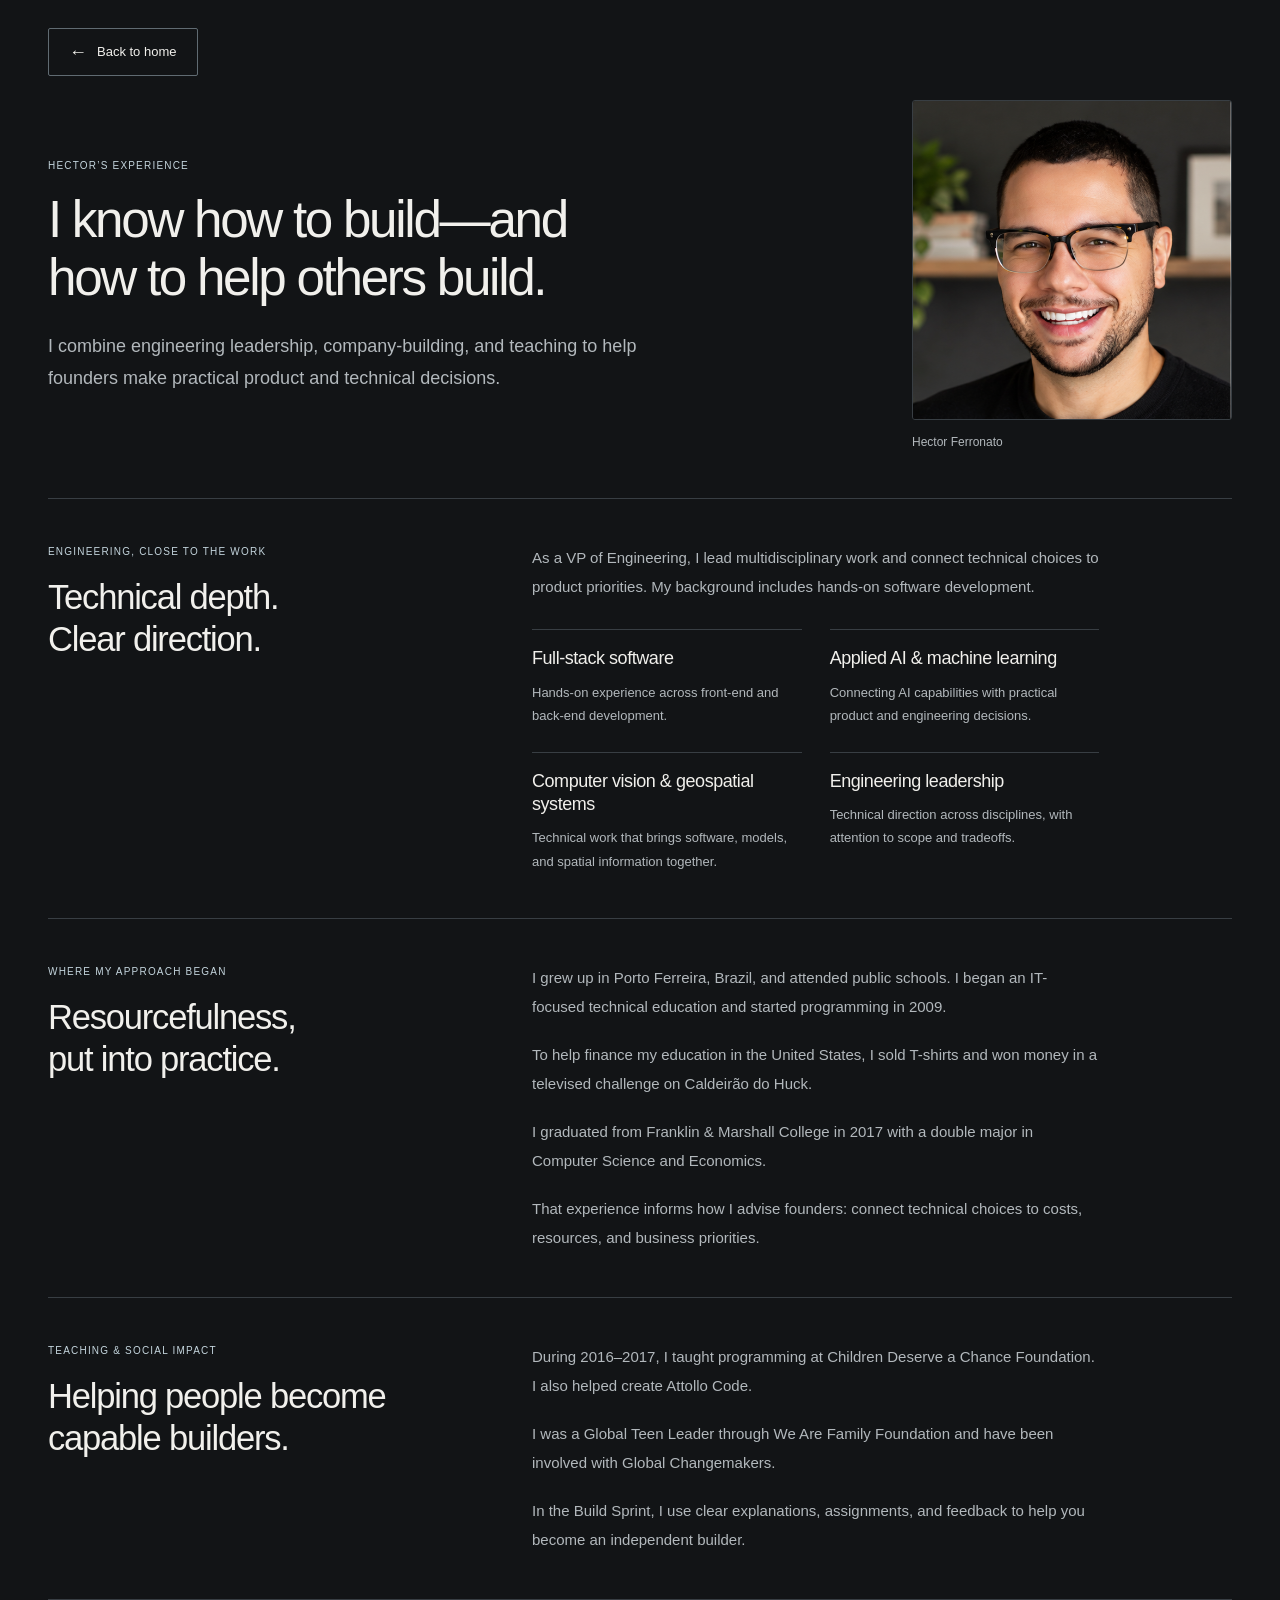
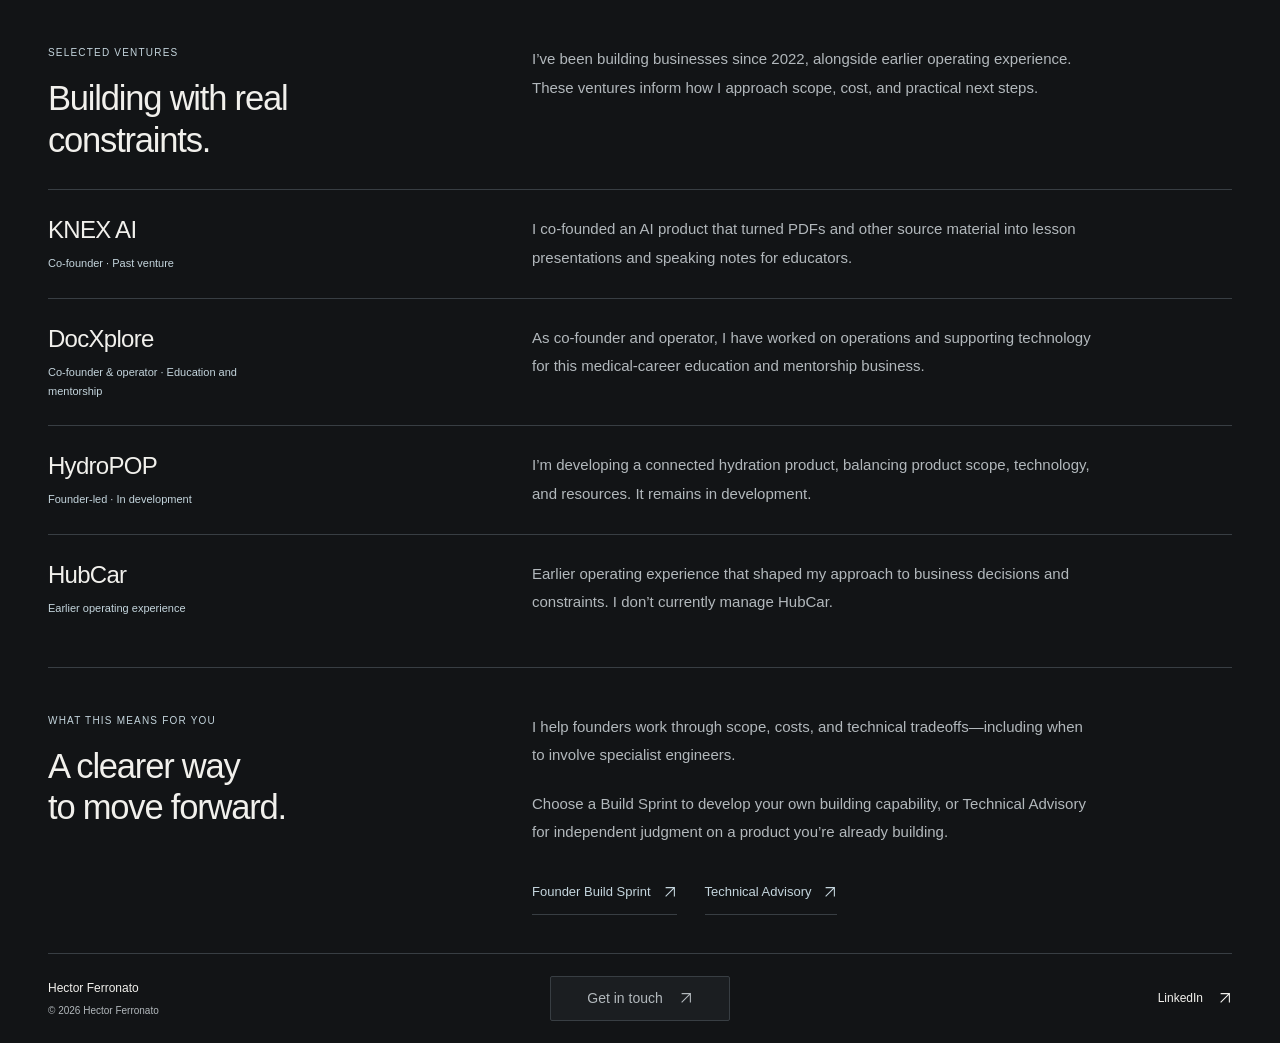
==== commit 67c276ed: "Add EvoluaAds example and simplify mobile reading" ====
--- a/experience.html
+++ b/experience.html
@@ -1,4 +1,4 @@
-<!doctype html><html lang="en"><head><meta charset="utf-8"><meta name="viewport" content="width=device-width, initial-scale=1"><title>Hector Ferronato | Engineering, Building &amp; Teaching</title><meta name="description" content="I combine engineering leadership, founder/operator experience, and teaching to help founders build independently and make informed technical decisions."><meta name="theme-color" content="#121416"><link rel="canonical" href="https://hectorferronato.github.io/tech_advisor_landing_page/experience.html"><meta property="og:type" content="website"><meta property="og:title" content="Hector Ferronato | Engineering, Building &amp; Teaching"><meta property="og:description" content="I combine engineering leadership, founder/operator experience, and teaching to help founders build independently and make informed technical decisions."><meta property="og:url" content="https://hectorferronato.github.io/tech_advisor_landing_page/experience.html"><meta property="og:image" content="https://hectorferronato.github.io/tech_advisor_landing_page/assets/hector-profile.png?v=20261030-new-portrait-1"><meta property="og:image:alt" content="Hector Ferronato"><meta name="twitter:card" content="summary"><link rel="icon" href="assets/favicon.svg" type="image/svg+xml"><link rel="stylesheet" href="assets/style.css?v=20261030-new-portrait-1"><script defer src="assets/config.js?v=20261030-new-portrait-1"></script><script defer src="assets/site.js?v=20261029-compact-footer-1"></script><link rel="stylesheet" href="assets/experience.css?v=20261030-new-portrait-1"><script defer src="assets/forms.js?v=20261029-proof-popup-1"></script></head><body class="experience-page">
+<!doctype html><html lang="en"><head><meta charset="utf-8"><meta name="viewport" content="width=device-width, initial-scale=1"><title>Hector Ferronato | Engineering, Building &amp; Teaching</title><meta name="description" content="I combine engineering leadership, founder/operator experience, and teaching to help founders build independently and make informed technical decisions."><meta name="theme-color" content="#121416"><link rel="canonical" href="https://hectorferronato.github.io/tech_advisor_landing_page/experience.html"><meta property="og:type" content="website"><meta property="og:title" content="Hector Ferronato | Engineering, Building &amp; Teaching"><meta property="og:description" content="I combine engineering leadership, founder/operator experience, and teaching to help founders build independently and make informed technical decisions."><meta property="og:url" content="https://hectorferronato.github.io/tech_advisor_landing_page/experience.html"><meta property="og:image" content="https://hectorferronato.github.io/tech_advisor_landing_page/assets/hector-profile.png?v=20261030-new-portrait-1"><meta property="og:image:alt" content="Hector Ferronato"><meta name="twitter:card" content="summary"><link rel="icon" href="assets/favicon.svg" type="image/svg+xml"><link rel="stylesheet" href="assets/style.css?v=20261030-results-1"><script defer src="assets/config.js?v=20261030-results-1"></script><script defer src="assets/site.js?v=20261030-results-1"></script><link rel="stylesheet" href="assets/experience.css?v=20261030-new-portrait-1"><script defer src="assets/forms.js?v=20261029-proof-popup-1"></script></head><body class="experience-page">
 <a class="skip" href="#main">Skip to content</a>
 <main id="main" tabindex="-1">
 
@@ -8,7 +8,8 @@
     <div class="exp-intro-copy">
       <p class="eyebrow">HECTOR’S EXPERIENCE</p>
       <h1 id="experience-title">I know how to build—and how to help others build.</h1>
-      <p class="exp-lead">My work brings together engineering leadership, company-building, and teaching. I help founders connect what they want to build with the technical decisions, scope, and effort it will take.</p>
+      <p class="exp-lead">I combine engineering leadership, company-building, and teaching to help founders make practical product and technical decisions.</p>
+      <nav class="page-jumps" aria-label="Explore experience"><a href="index.html#services">Choose a service →</a><a href="#story-title">My story ↓</a><a href="#ventures-title">Ventures ↓</a></nav>
     </div>
     <figure class="exp-portrait">
       <div data-portrait><img src="assets/hector-profile.png?v=20261030-new-portrait-1" alt="Hector Ferronato" width="584" height="887" decoding="async"></div>
@@ -23,7 +24,7 @@
     <h2 id="engineering-title">Technical depth.<br>Clear direction.</h2>
   </div>
   <div class="exp-reading">
-    <p>As a VP of Engineering, I set technical direction and lead multidisciplinary engineering work. My background combines practical software development with the judgment to connect technical choices to product priorities.</p>
+    <p>As a VP of Engineering, I lead multidisciplinary work and connect technical choices to product priorities. My background includes hands-on software development.</p>
     <ul class="exp-domains" aria-label="Engineering domains">
       <li><h3>Full-stack software</h3><p>Hands-on experience across front-end and back-end development.</p></li>
       <li><h3>Applied AI &amp; machine learning</h3><p>Connecting AI capabilities with practical product and engineering decisions.</p></li>
@@ -39,10 +40,10 @@
     <h2 id="story-title">Resourcefulness,<br>put into practice.</h2>
   </div>
   <div class="exp-reading">
-    <p>I grew up in Porto Ferreira, Brazil, and went through the public-school system. In 2009, I began an IT-focused technical education and started programming. That was the beginning of my technical foundation, long before my current engineering leadership work.</p>
-    <p>To help finance my education in the United States, I sold T-shirts and won money in a televised challenge on <span lang="pt-BR">Caldeirão do Huck</span>. Those were practical ways of making further education possible.</p>
-    <p>I went on to Franklin &amp; Marshall College, where I double majored in Computer Science and Economics and graduated in 2017.</p>
-    <p>That combination is part of how I approach founders’ decisions today: technical choices sit alongside costs, limited resources, and business priorities. I work from the constraints that are actually there.</p>
+    <p>I grew up in Porto Ferreira, Brazil, and attended public schools. I began an IT-focused technical education and started programming in 2009.</p>
+    <p>To help finance my education in the United States, I sold T-shirts and won money in a televised challenge on <span lang="pt-BR">Caldeirão do Huck</span>.</p>
+    <p>I graduated from Franklin &amp; Marshall College in 2017 with a double major in Computer Science and Economics.</p>
+    <p>That experience informs how I advise founders: connect technical choices to costs, resources, and business priorities.</p>
   </div>
 </section>
 
@@ -53,32 +54,32 @@
   </div>
   <div class="exp-reading">
     <p>During 2016–2017, I taught programming at Children Deserve a Chance Foundation. I also helped create Attollo Code.</p>
-    <p>I was a Global Teen Leader through We Are Family Foundation, and I’ve been involved with Global Changemakers. These experiences sit alongside my technical work and my interest in helping people develop their own capabilities.</p>
-    <p>Teaching matters directly to the Founder Build Sprint. I use clear explanations, independent assignments, and useful feedback so you can understand your work, make progress between sessions, and become a more independent builder.</p>
+    <p>I was a Global Teen Leader through We Are Family Foundation and have been involved with Global Changemakers.</p>
+    <p>In the Build Sprint, I use clear explanations, assignments, and feedback to help you become an independent builder.</p>
   </div>
 </section>
 
 <section class="exp-ventures wrap" aria-labelledby="ventures-title">
   <div class="exp-ventures-heading">
     <div><p class="eyebrow">SELECTED VENTURES</p><h2 id="ventures-title">Building with real constraints.</h2></div>
-    <p>I’ve been building businesses since 2022, alongside earlier operating experience. These are selected examples of the products and operating work that inform how I think about scope, cost, and the next practical step.</p>
+    <p>I’ve been building businesses since 2022, alongside earlier operating experience. These ventures inform how I approach scope, cost, and practical next steps.</p>
   </div>
   <div class="exp-venture-list">
     <article class="exp-venture" aria-labelledby="knex-title">
       <div><h3 id="knex-title">KNEX AI</h3><p class="exp-venture-role">Co-founder · Past venture</p></div>
-      <p>I co-founded KNEX AI, an AI software venture for educators. It turned PDFs and other source material into lesson presentations and speaking notes, connecting AI product development with an educational workflow.</p>
+      <p>I co-founded an AI product that turned PDFs and other source material into lesson presentations and speaking notes for educators.</p>
     </article>
     <article class="exp-venture" aria-labelledby="docxplore-title">
       <div><h3 id="docxplore-title">DocXplore</h3><p class="exp-venture-role">Co-founder &amp; operator · Education and mentorship</p></div>
-      <p>My co-founder and operator experience at DocXplore has included operations and supporting technology for a medical-career education and mentorship business. The work brings product and operating decisions together.</p>
+      <p>As co-founder and operator, I have worked on operations and supporting technology for this medical-career education and mentorship business.</p>
     </article>
     <article class="exp-venture" aria-labelledby="hydropop-title">
       <div><h3 id="hydropop-title">HydroPOP</h3><p class="exp-venture-role">Founder-led · In development</p></div>
-      <p>I’m developing HydroPOP, a connected hydration product. It brings product scope, connected technology, and resource choices into the same planning process. The product remains in development.</p>
+      <p>I’m developing a connected hydration product, balancing product scope, technology, and resources. It remains in development.</p>
     </article>
     <article class="exp-venture" aria-labelledby="hubcar-title">
       <div><h3 id="hubcar-title">HubCar</h3><p class="exp-venture-role">Earlier operating experience</p></div>
-      <p>HubCar is part of my earlier operating experience. That work gave me an operator’s view of the practical decisions and constraints behind a business. I don’t currently manage it.</p>
+      <p>Earlier operating experience that shaped my approach to business decisions and constraints. I don’t currently manage HubCar.</p>
     </article>
   </div>
 </section>
@@ -89,7 +90,7 @@
     <h2 id="relevance-title">A clearer way<br>to move forward.</h2>
   </div>
   <div class="exp-reading">
-    <p>I help founders learn to build more independently and make informed product and engineering decisions. That means working through costs, scope, and technical tradeoffs—and recognizing when a problem calls for specialist engineers.</p>
+    <p>I help founders work through scope, costs, and technical tradeoffs—including when to involve specialist engineers.</p>
     <p>Choose a Build Sprint to develop your own building capability, or Technical Advisory for independent judgment on a product you’re already building.</p>
     <div class="exp-service-links">
       <a class="text-link" href="founder-build-sprint.html">Founder Build Sprint <svg class="arrow-icon" aria-hidden="true" viewBox="0 0 16 16" fill="none"><path d="M3 13 13 3M3 3h10v10" stroke="currentColor" stroke-width="1.25"/></svg></a>
--- a/assets/style.css
+++ b/assets/style.css
@@ -60,6 +60,7 @@
 .section-heading h2 { font-size: clamp(26px, 2.4vw, 31px); }
 .section-heading p { font-size: 12px; margin-bottom: 0; }
 .service-jumps { display: none; }
+.mobile-service-link, .page-jumps { display: none; }
 .service-panels { display: grid; grid-template-columns: repeat(2, minmax(0, 1fr)); gap: 0 24px; }
 /* Shared content-driven rows align both offers without fixed text heights. */
 .service-panel { display: grid; grid-row: span 6; grid-template-rows: subgrid; overflow: hidden; background: var(--surface); border: 1px solid var(--border); border-radius: 3px; text-align: left; transition: border-color .18s; }
@@ -69,8 +70,8 @@
 .panel-heading h3 { font-size: 28px; line-height: 1.2; letter-spacing: -.04em; }
 .service-photo-frame { width: 100%; margin: 0; border-block: 1px solid var(--border); overflow: hidden; }
 .service-photo-frame img { width: 100%; height: 260px; object-fit: cover; background: var(--background); }
-.service-photo[data-service-image="build"] { object-position: 50% 0%; }
-.service-photo[data-service-image="advisory"] { object-position: 48% 19%; }
+.service-photo[data-service-image="build"] { object-position: 50% 50%; }
+.service-photo[data-service-image="advisory"] { object-position: 50% 50%; }
 .service-audience { color: var(--text); font-size: 16px; line-height: 1.5; font-weight: 400; letter-spacing: -.015em; margin: 0; padding: 0 var(--inset) 18px; }
 .engagement { margin-inline: var(--inset); padding-block: 16px 20px; border-top: 1px solid var(--border); }
 .price { color: var(--text); font-size: 28px; line-height: 1.25; font-weight: 500; letter-spacing: -.035em; margin-bottom: 9px; }
@@ -83,6 +84,21 @@
 .panel-actions { display: grid; grid-template-columns: repeat(2, minmax(0, 1fr)); gap: 12px; margin-inline: var(--inset); padding-block: 16px 18px; border-top: 1px solid var(--border); }
 .panel-actions .button { min-width: 0; justify-content: center; padding-inline: 10px; gap: 8px; }
 .panel-details { align-self: stretch; white-space: normal; }
+.work-example { display: grid; grid-template-columns: minmax(0, .55fr) minmax(0, 1.45fr); gap: 32px; margin-top: 32px; padding-top: 28px; border-top: 1px solid var(--border); }
+.work-example .eyebrow { margin-bottom: 8px; }
+.work-example h3 { font-size: 25px; }
+.work-example p { max-width: 70ch; font-size: 14px; margin-bottom: 0; }
+.work-example .eyebrow { font-size: 10px; }
+.case-example > p { max-width: 70ch; }
+.case-example .case-person { margin-top: -10px; font-size: 14px; }
+.case-facts { display: grid; grid-template-columns: repeat(3, minmax(0, 1fr)); gap: 32px; margin: 28px 0 0; }
+.case-facts > div { border-top: 1px solid var(--border); padding-top: 16px; }
+.case-facts dt { font-size: 17px; color: var(--text); margin-bottom: 10px; }
+.case-facts dd { margin: 0; font-size: 14px; color: var(--muted); }
+.reading-list { margin: 0 0 20px; padding-left: 20px; color: var(--muted); font-size: 14px; }
+.reading-list li + li { margin-top: 10px; }
+.scope-details summary { min-height: 44px; cursor: pointer; font-size: 22px; line-height: 1.4; letter-spacing: -.04em; color: var(--text); }
+.scope-details[open] summary { margin-bottom: 17px; }
 /* Contact shares one compact footer with the identity and social link. */
 .footer { border-top: 1px solid var(--border); padding-block: 22px; }
 .footer-meta { display: grid; grid-template-columns: minmax(0, 1fr) auto minmax(0, 1fr); align-items: center; gap: 24px; }
@@ -168,6 +184,12 @@
   .hero-message .eyebrow { font-size: 9px; letter-spacing: .08em; margin-bottom: 16px; }
   .hero h1 { font-size: clamp(32px, 7.8vw, 40px); line-height: 1.15; letter-spacing: -.04em; text-wrap: balance; }
   .hero-support { font-size: 16px; line-height: 1.65; margin: 16px auto 0; max-width: 38ch; }
+  .mobile-service-link { display: inline-flex; align-items: center; gap: 10px; min-height: 44px; margin-top: 8px; font-size: 13px; color: var(--accent); text-decoration: underline; text-underline-offset: 4px; }
+  .page-jumps { display: flex; flex-wrap: wrap; gap: 4px 20px; margin-top: 18px; }
+  .page-jumps a { display: inline-flex; align-items: center; min-height: 44px; font-size: 13px; color: var(--accent); border-bottom: 1px solid var(--border); }
+  .work-example { grid-template-columns: minmax(0, 1fr); gap: 14px; margin-top: 24px; padding-top: 24px; }
+  .case-facts { grid-template-columns: minmax(0, 1fr); gap: 18px; margin-top: 22px; }
+  .case-example > p:not(.eyebrow), .case-facts dd { font-size: 15px; }
   .hero-proof { gap: 12px; margin-top: 18px; }
   .hero-proof strong { font-size: 28px; }
   .hero-profile { grid-column: auto; grid-row: auto; display: grid; grid-template-columns: clamp(96px, 28vw, var(--portrait-size)) minmax(0, 1fr); align-items: start; gap: 16px; width: 100%; max-width: 480px; justify-self: center; margin-top: 20px; padding-block: 20px; border-block: 1px solid var(--border); text-align: left; }
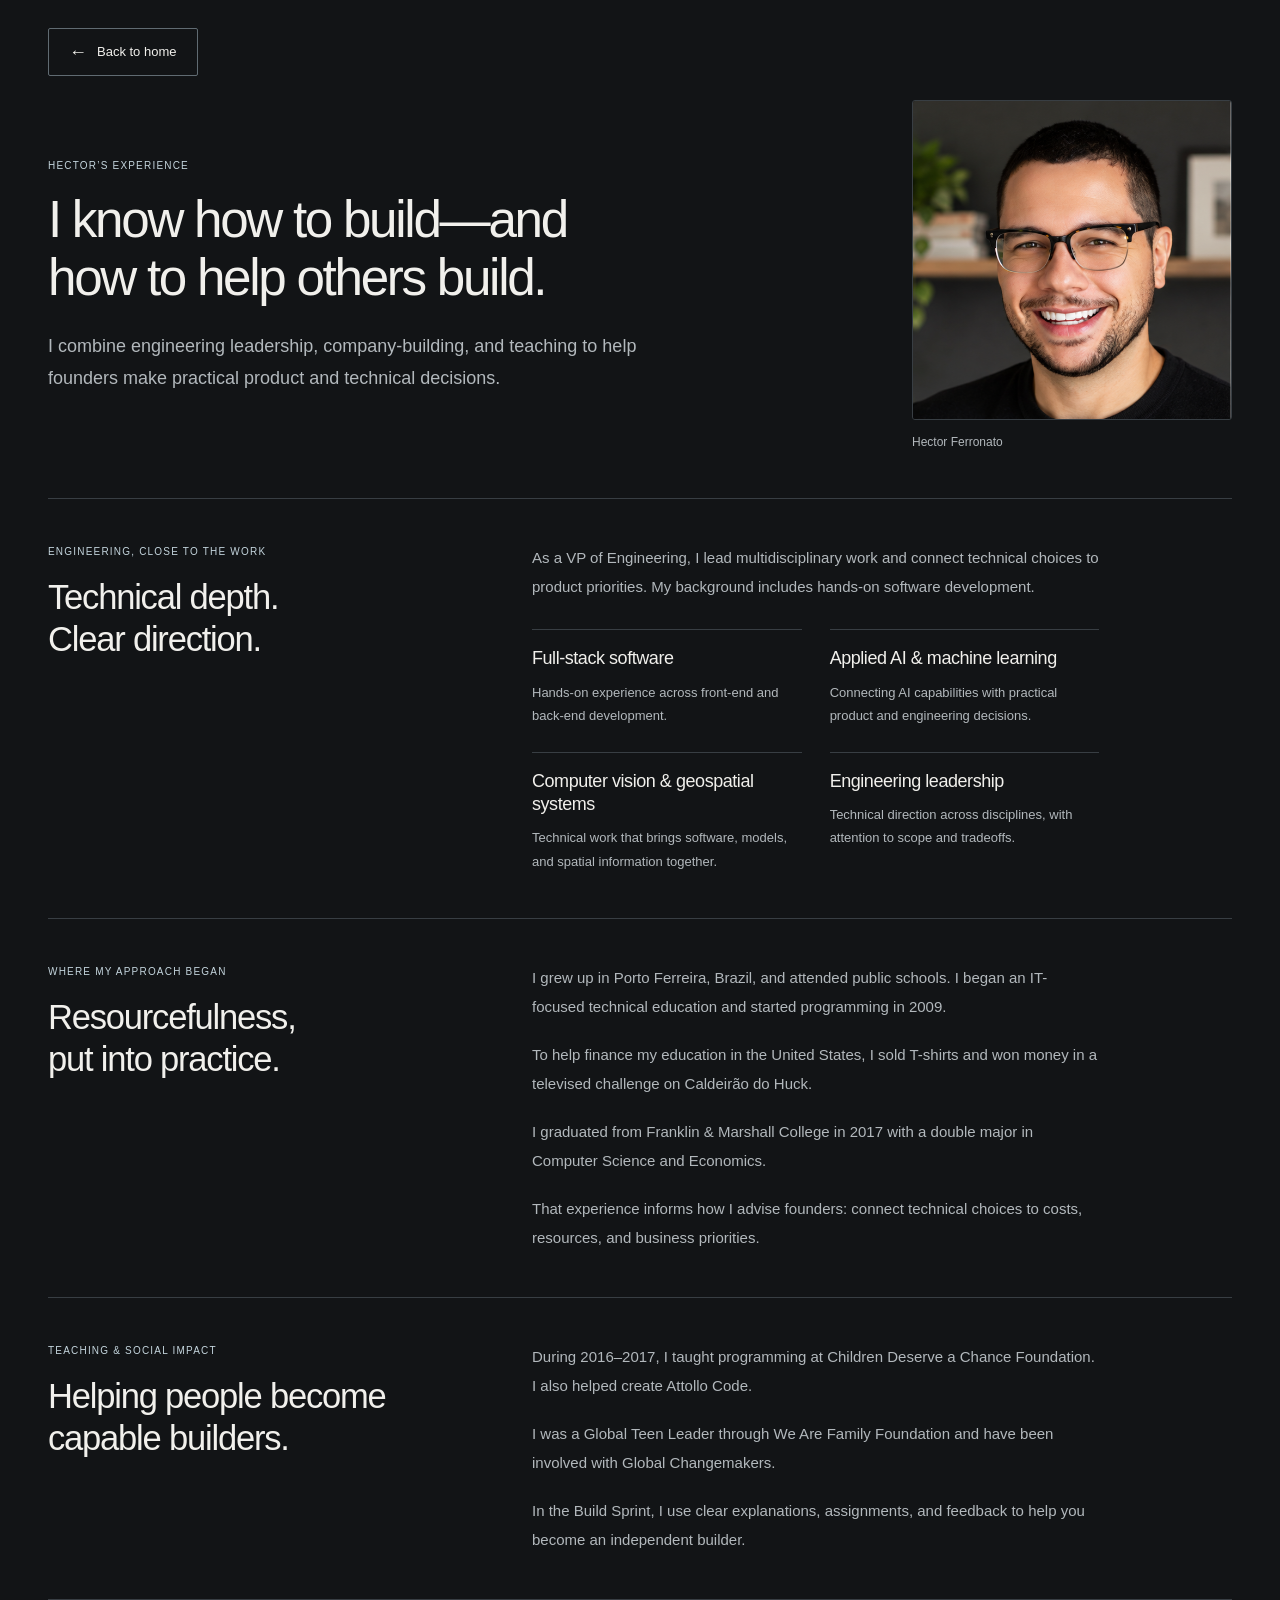
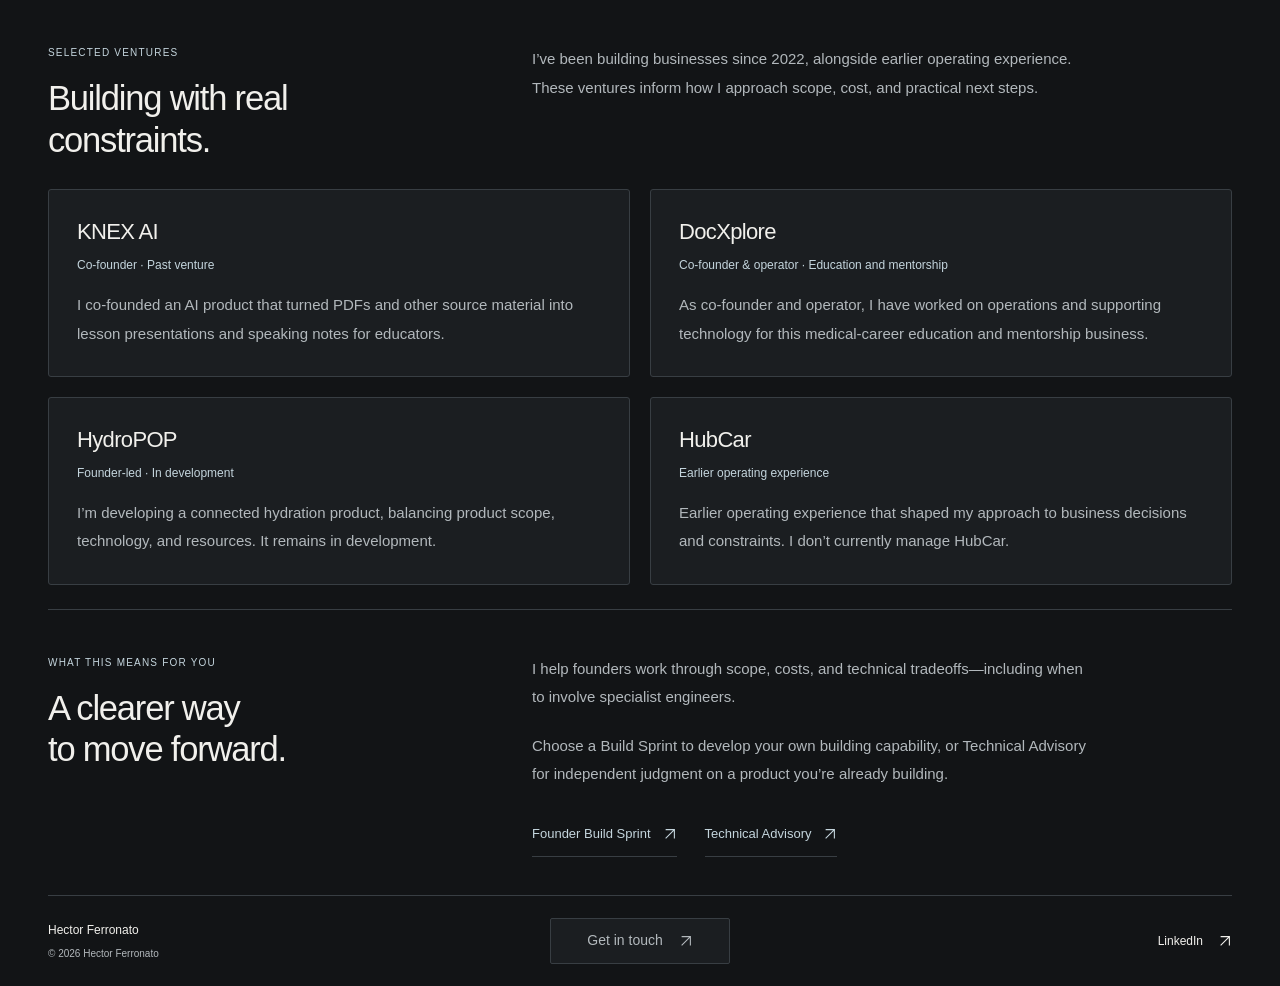
==== commit af0dd9df: "Stack profile roles and distinguish venture cards" ====
--- a/experience.html
+++ b/experience.html
@@ -1,4 +1,4 @@
-<!doctype html><html lang="en"><head><meta charset="utf-8"><meta name="viewport" content="width=device-width, initial-scale=1"><title>Hector Ferronato | Engineering, Building &amp; Teaching</title><meta name="description" content="I combine engineering leadership, founder/operator experience, and teaching to help founders build independently and make informed technical decisions."><meta name="theme-color" content="#121416"><link rel="canonical" href="https://hectorferronato.github.io/tech_advisor_landing_page/experience.html"><meta property="og:type" content="website"><meta property="og:title" content="Hector Ferronato | Engineering, Building &amp; Teaching"><meta property="og:description" content="I combine engineering leadership, founder/operator experience, and teaching to help founders build independently and make informed technical decisions."><meta property="og:url" content="https://hectorferronato.github.io/tech_advisor_landing_page/experience.html"><meta property="og:image" content="https://hectorferronato.github.io/tech_advisor_landing_page/assets/hector-profile.png?v=20261030-new-portrait-1"><meta property="og:image:alt" content="Hector Ferronato"><meta name="twitter:card" content="summary"><link rel="icon" href="assets/favicon.svg" type="image/svg+xml"><link rel="stylesheet" href="assets/style.css?v=20261030-results-1"><script defer src="assets/config.js?v=20261030-results-1"></script><script defer src="assets/site.js?v=20261030-results-1"></script><link rel="stylesheet" href="assets/experience.css?v=20261030-new-portrait-1"><script defer src="assets/forms.js?v=20261029-proof-popup-1"></script></head><body class="experience-page">
+<!doctype html><html lang="en"><head><meta charset="utf-8"><meta name="viewport" content="width=device-width, initial-scale=1"><title>Hector Ferronato | Engineering, Building &amp; Teaching</title><meta name="description" content="I combine engineering leadership, founder/operator experience, and teaching to help founders build independently and make informed technical decisions."><meta name="theme-color" content="#121416"><link rel="canonical" href="https://hectorferronato.github.io/tech_advisor_landing_page/experience.html"><meta property="og:type" content="website"><meta property="og:title" content="Hector Ferronato | Engineering, Building &amp; Teaching"><meta property="og:description" content="I combine engineering leadership, founder/operator experience, and teaching to help founders build independently and make informed technical decisions."><meta property="og:url" content="https://hectorferronato.github.io/tech_advisor_landing_page/experience.html"><meta property="og:image" content="https://hectorferronato.github.io/tech_advisor_landing_page/assets/hector-profile.png?v=20261030-new-portrait-1"><meta property="og:image:alt" content="Hector Ferronato"><meta name="twitter:card" content="summary"><link rel="icon" href="assets/favicon.svg" type="image/svg+xml"><link rel="stylesheet" href="assets/style.css?v=20261030-service-portraits-1"><script defer src="assets/config.js?v=20261030-results-1"></script><script defer src="assets/site.js?v=20261030-results-1"></script><link rel="stylesheet" href="assets/experience.css?v=20261030-venture-cards-1"><script defer src="assets/forms.js?v=20261029-proof-popup-1"></script></head><body class="experience-page">
 <a class="skip" href="#main">Skip to content</a>
 <main id="main" tabindex="-1">
 
--- a/assets/style.css
+++ b/assets/style.css
@@ -112,6 +112,10 @@
 .skip:focus { top: 10px; }
 /* Existing detail routes retain their full scope and readable explanations. */
 .service-intro { padding-top: 28px; padding-bottom: 38px; }
+.service-hero-layout { display: grid; grid-template-columns: minmax(0, 1fr) var(--portrait-size); column-gap: 64px; align-items: start; }
+.service-hero-copy, .service-hero-layout > .service-offer, .service-hero-layout > .contact-note, .service-hero-layout > .page-jumps { grid-column: 1; }
+.service-profile { grid-row: 1 / span 4; }
+.service-hero-copy .lead { margin-bottom: 0; }
 .breadcrumb { min-height: 44px; gap: 10px; margin-bottom: 24px; }
 .breadcrumb > span { font-size: 18px; line-height: 1; }
 .service-intro .eyebrow { margin-bottom: 16px; }
@@ -165,6 +169,7 @@
   .wrap { width: calc(100% - 64px); }
   .hero h1 { font-size: 46px; }
   .hero-layout { column-gap: 40px; }
+  .service-hero-layout { column-gap: 40px; }
   .hero-actions .button { padding-inline: 15px; gap: 18px; }
   .service-photo-frame img { height: 220px; }
   .detail-grid { gap: 38px; }
@@ -227,6 +232,12 @@
   .footer nav a { gap: 8px; }
   .footer .arrow-icon { width: 12px; height: 12px; }
   .service-intro { padding-top: 22px; padding-bottom: 32px; }
+  .service-hero-layout { grid-template-columns: minmax(0, 1fr); }
+  .service-hero-copy, .service-hero-layout > .service-offer, .service-hero-layout > .contact-note, .service-hero-layout > .page-jumps, .service-profile { grid-column: auto; grid-row: auto; }
+  .service-profile { gap: 8px 16px; padding-block: 16px; }
+  .service-profile .hero-portrait { grid-row: 1 / span 2; }
+  .service-profile .background-link { grid-column: 2; justify-content: flex-start; text-align: left; font-size: 13px; }
+  .service-hero-layout > .service-offer { margin-top: 0; border-top: 0; padding-top: 22px; }
   .breadcrumb { margin-bottom: 20px; }
   .service-intro h1 { font-size: 36px; }
   .lead { font-size: 17px; }
--- a/assets/experience.css
+++ b/assets/experience.css
@@ -23,16 +23,17 @@
 .exp-ventures-heading { display: grid; grid-template-columns: minmax(0, .8fr) minmax(0, 1.4fr); align-items: start; gap: 84px; margin-bottom: 28px; }
 .exp-ventures-heading .eyebrow { margin-bottom: 17px; }
 .exp-ventures-heading > p { max-width: 68ch; margin: 0; font-size: 15px; line-height: 1.9; }
-.exp-venture { display: grid; grid-template-columns: minmax(0, .8fr) minmax(0, 1.4fr); gap: 84px; border-top: 1px solid var(--border); padding-block: 25px; }
-.exp-venture h3 { margin-bottom: 9px; font-size: 24px; line-height: 1.25; letter-spacing: -.03em; }
-.exp-venture-role { max-width: 33ch; color: var(--accent); font-size: 11px; line-height: 1.7; margin-bottom: 0; }
+.exp-venture-list { display: grid; grid-template-columns: repeat(2, minmax(0, 1fr)); gap: 20px; }
+.exp-venture { display: flex; flex-direction: column; gap: 16px; padding: 28px; background: var(--surface); border: 1px solid var(--border); border-radius: 3px; }
+.exp-venture h3 { margin-bottom: 9px; font-size: 22px; line-height: 1.25; letter-spacing: -.03em; }
+.exp-venture-role { color: var(--accent); font-size: 12px; line-height: 1.7; margin-bottom: 0; }
 .exp-venture > p { max-width: 68ch; margin: 0; font-size: 15px; line-height: 1.9; }
 .exp-relevance { padding-bottom: 38px; }
 .exp-service-links { display: flex; flex-wrap: wrap; gap: 16px 28px; margin-top: 24px; }
 .exp-service-links .text-link { margin-top: 0; font-size: 13px; }
 @media (max-width: 1050px) {
   .exp-intro-grid { gap: 40px; }
-  .exp-section, .exp-ventures-heading, .exp-venture { grid-template-columns: minmax(0, .8fr) minmax(0, 1.4fr); gap: 40px; }
+  .exp-section, .exp-ventures-heading { grid-template-columns: minmax(0, .8fr) minmax(0, 1.4fr); gap: 40px; }
   .exp-domains { grid-template-columns: 1fr; gap: 20px; }
 }
 @media (max-width: 700px) {
@@ -50,8 +51,7 @@
   .exp-domains p { font-size: 14px; line-height: 1.8; }
   .exp-ventures { padding-block: 33px 12px; }
   .exp-ventures-heading { grid-template-columns: minmax(0, 1fr); gap: 23px; margin-bottom: 25px; }
-  .exp-venture { grid-template-columns: minmax(0, 1fr); gap: 16px; padding-block: 25px; }
-  .exp-venture h3 { font-size: 24px; }
-  .exp-venture-role { max-width: none; }
+  .exp-venture-list { grid-template-columns: minmax(0, 1fr); gap: 16px; }
+  .exp-venture { padding: 22px; }
   .exp-service-links { gap: 15px 24px; }
 }
